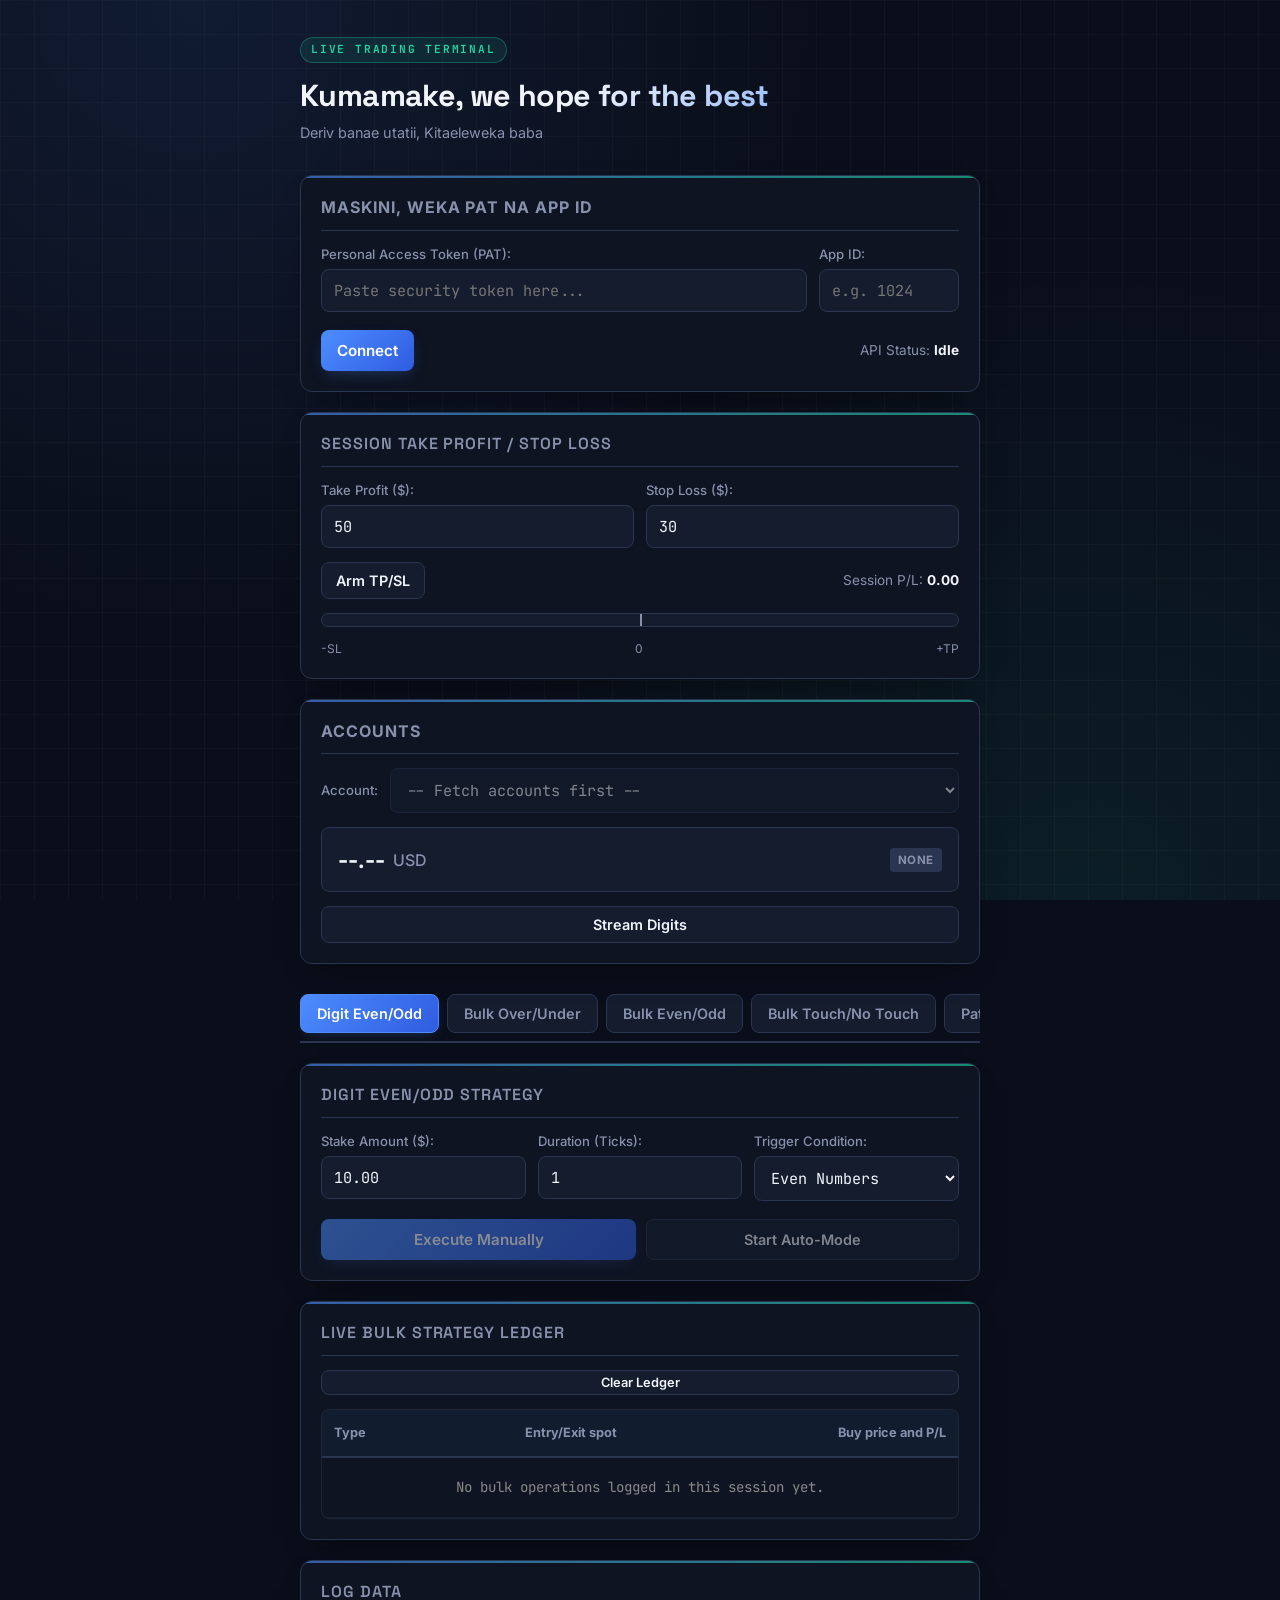
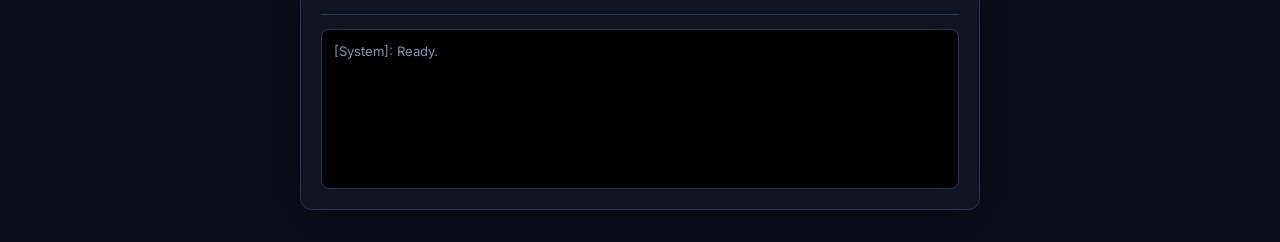
==== index.html @ d5048a19 "deeted folder" ====
<!DOCTYPE html>
<html lang="en">

<head>
    <meta charset="UTF-8">
    <meta name="viewport" content="width=device-width, initial-scale=1.0">
    <title>WE, trade</title>
    <link rel="stylesheet" href="style.css">
</head>

<body>

    <div class="dashboard-container">

        <header>
            <h1>Kumamake, we hope for the best</h1>
            <p>Deriv banae utatii, Kitaeleweka baba</p>
        </header>

        <!-- Credentials Panel -->
        <section class="card">
            <h3><b>MASKINI, WEKA PAT NA APP ID</b></h3>
            <div class="form-row">
                <div class="form-group">
                    <label for="api-token">Personal Access Token (PAT):</label>
                    <input type="password" id="api-token" placeholder="Paste security token here...">
                </div>
                <div class="form-group" style="flex: 0 0 140px;">
                    <label for="app-id">App ID:</label>
                    <input type="text" id="app-id" placeholder="e.g. 1024">
                </div>
            </div>

            <div style="display: flex; justify-content: space-between; align-items: center; margin-top: 4px;">
                <button id="btn-fetch-accounts" class="btn-primary">Connect</button>
                <div style="font-size: 0.85rem; color: var(--text-secondary);">
                    API Status: <strong id="api-status" style="color: var(--text-primary);">Idle</strong>
                </div>
            </div>
        </section>

        <!-- Risk Management: Session Take Profit / Stop Loss -->
        <section class="card" id="risk-management-card">
            <h3>Session Take Profit / Stop Loss</h3>
            <div class="form-row">
                <div class="form-group">
                    <label for="tp-target">Take Profit ($):</label>
                    <input type="number" id="tp-target" value="50" min="0" step="1">
                </div>
                <div class="form-group">
                    <label for="sl-target">Stop Loss ($):</label>
                    <input type="number" id="sl-target" value="30" min="0" step="1">
                </div>
            </div>

            <div style="display: flex; justify-content: space-between; align-items: center;">
                <button id="btn-toggle-tpsl" class="btn-secondary">Arm TP/SL</button>
                <div style="font-size: 0.85rem; color: var(--text-secondary);">
                    Session P/L: <strong id="session-profit-display" style="color: var(--text-primary);">0.00</strong>
                </div>
            </div>

            <div class="tpsl-progress-track">
                <div class="tpsl-progress-zero-marker"></div>
                <div id="tpsl-progress-fill" class="tpsl-progress-fill"></div>
            </div>
            <div style="display: flex; justify-content: space-between; font-size: 0.75rem; color: var(--text-secondary);">
                <span>-SL</span>
                <span>0</span>
                <span>+TP</span>
            </div>
        </section>

        <!-- tufetch accounts -->
        <section class="card">
            <h3><b>ACCOUNTS</b></h3>
            <div class="account-selection">
                <label for="account-dropdown">Account:</label>
                <select id="account-dropdown" disabled>
                    <option value="">-- Fetch accounts first --</option>
                </select>
            </div>

            <div class="balance-container-wrapper">
                <div class="balance-display">
                    <span id="active-balance">--.--</span>
                    <span id="active-currency">USD</span>
                    <div id="account-type-badge" class="badge">None</div>
                </div>

                <button id="btn-reset-balance" class="btn-secondary" style="display: none;">Reset Balance</button>
                <button id="btn-toggle-stream" class="btn-secondary" style="margin-top: 4px;"> Stream Digits
                    </button>

                <!-- deriv symbooo -->
                <div id="market-data-panel" style="display: none; margin-top: 12px; flex-direction: column; gap: 10px;">
                    <div class="form-group">
                        <label for="market-dropdown">Active Symbols:</label>
                        <select id="market-dropdown">
                            <option value="">-- Loading symbols... --</option>
                        </select>
                    </div>
                    <div class="balance-display"
                        style="padding: 12px; font-size: 0.9rem; justify-content: space-between;">
                        <span>Live Feed Tick: <strong id="live-tick-value">--.--</strong></span>
                        <span>Last Digit: <strong id="live-digit-value" class="system-msg"
                                style="font-size: 1.1rem;">-</strong></span>
                    </div>
                </div>
            </div>
        </section>

        <!--Strategy Tabs Navigation -->
        <div class="tabs-navigation">
            <button class="tab-btn active" data-target="tab-even-odd">Digit Even/Odd</button>
            <button class="tab-btn" data-target="tab-bulk-ou">Bulk Over/Under</button>
            <button class="tab-btn" data-target="tab-bulk-eo">Bulk Even/Odd</button>
            <button class="tab-btn" data-target="tab-bulk-tn">Bulk Touch/No Touch</button>
            <button class="tab-btn" data-target="tab-pattern-ou">Pattern Over/Under</button>
        </div>

       <!-- STRATEGY 3:-->
<section class="card tab-content" id="tab-bulk-eo">
    <h3>Bulk Even/Odd Execution</h3>
    <p style="font-size: 0.8rem; color: var(--text-secondary); margin-bottom: 8px;">
        Fires both Even and Odd contracts simultaneously on the exact same tick window.
    </p>
    
    <!-- Clean Input Form Row Grid -->
    <div class="form-row">
        <div class="form-group">
            <label>Stake (Per Trade):</label>
            <input type="number" id="trade-stake-beo" value="5.00" min="0.50" step="0.50">
        </div>
        <div class="form-group">
            <label>Duration (Ticks):</label>
            <input type="number" id="trade-duration-beo" value="1" min="1" max="10">
        </div>
        <div class="form-group">
            <label>Max Trades Run Cap (I mean once it fires):</label>
            <input type="number" id="max-trades-beo" value="10" min="2" max="100" title="Total cumulative trades to run before auto-stopping">
        </div>
    </div>

    <div style="display: flex; gap: 10px; margin-top: 14px;">
        <button id="btn-buy-beo" class="btn-primary" style="background-color: var(--accent-green); flex: 1;">Buy EO Pair Manually</button>
        <button id="btn-toggle-auto-beo" class="btn-secondary" style="flex: 1;">Start Auto Bulk Mode</button>
    </div>
</section>
        <section class="card tab-content active" id="tab-even-odd">
            <h3>Digit Even/Odd Strategy</h3>
            <div class="form-row">
                <div class="form-group">
                    <label>Stake Amount ($):</label>
                    <input type="number" id="trade-stake-eo" value="10.00" min="0.50" step="0.50">
                </div>
                <div class="form-group">
                    <label>Duration (Ticks):</label>
                    <input type="number" id="trade-duration-eo" value="1" min="1" max="10">
                </div>
                <div class="form-group">
                    <label>Trigger Condition:</label>
                    <select id="strategy-mode-eo">
                        <option value="DIGITEVEN">Even Numbers</option>
                        <option value="DIGITODD">Odd Numbers</option>
                    </select>
                </div>
            </div>
            <div style="display: flex; gap: 10px; margin-top: 4px;">
                <button id="btn-buy-eo" class="btn-primary" style="background-color: var(--accent-green); flex: 1;"
                    disabled>Execute Manually</button>
                <button id="btn-toggle-auto-eo" class="btn-secondary" style="flex: 1;" disabled>Start Auto-Mode</button>
            </div>
        </section>
        <!-- STRATEGY 5 -->
        <section class="card tab-content" id="tab-pattern-ou">
            <h3>Pattern Over/Under</h3>
            <p style="font-size: 0.8rem; color: var(--text-secondary); margin-bottom: 8px;">
                Watches the last two ticks. If a 1 and 2 land back-to-back (in either order), it fires an
                Over 2 contract. If a 7 and 8 land back-to-back (in either order), it fires an Under 7 contract.
                One button drives both directions automatically &mdash; no manual side selection needed.
            </p>
            <div class="form-row">
                <div class="form-group">
                    <label>Stake ($):</label>
                    <input type="number" id="trade-stake-pou" value="5.00" min="0.50" step="0.50">
                </div>
                <div class="form-group">
                    <label>Duration (Ticks):</label>
                    <input type="number" id="trade-duration-pou" value="1" min="1" max="10">
                </div>
                <div class="form-group">
                    <label>Max Trades Run Cap:</label>
                    <input type="number" id="max-trades-pou" value="10" min="1" max="100"
                        title="Total cumulative trades to run before auto-stopping">
                </div>
            </div>

            <div class="balance-display" style="padding: 12px; font-size: 0.9rem; justify-content: space-between;">
                <span>Watching digits: <strong id="pattern-digit-history">-- --</strong></span>
                <span>Last Match: <strong id="pattern-last-match" class="system-msg">None</strong></span>
            </div>

            <div style="display: flex; gap: 10px; margin-top: 4px;">
                <button id="btn-toggle-auto-pou" class="btn-secondary" style="flex: 1;" disabled>Start Pattern
                    Auto-Mode</button>
            </div>
        </section>

        <!-- STRATEGY 2: Bulk Over/Under -->
        <section class="card tab-content" id="tab-bulk-ou">
            <h3>Tupige Over/Under Fastaa</h3>
            <p style="font-size: 0.8rem; color: var(--text-secondary); margin-bottom: 8px;">
                Fires two contracts simultaneously on the same tick.
            </p>
            <div class="form-row">
                <div class="form-group">
                    <label>Stake (Per Trade):</label>
                    <input type="number" id="trade-stake-ou" value="5.00" min="0.50" step="0.50">
                </div>
                <div class="form-group">
                    <label>Duration (Ticks):</label>
                    <input type="number" id="trade-duration-ou" value="1" min="1" max="10">
                </div>
                <div class="form-group">
                    <label>Max Trades Run Cap:</label>
                    <input type="number" id="max-trades-ou" value="10" min="2" max="100"
                        title="Total cumulative trades to run before auto-stopping">
                </div>
            </div>
            <div class="form-row" style="margin-top: 10px;">
                <div class="form-group">
                    <label>Prediction OVER (0-8):</label>
                    <input type="number" id="pred-over" value="3" min="0" max="8">
                </div>
                <div class="form-group">
                    <label>Prediction UNDER (1-9):</label>
                    <input type="number" id="pred-under" value="6" min="1" max="9">
                </div>
            </div>
            <div style="display: flex; gap: 10px; margin-top: 14px;">
                <button id="btn-buy-ou" class="btn-primary" style="background-color: var(--accent-green); flex: 1;"
                    disabled>Buy Pair Manually</button>
                <button id="btn-toggle-auto-ou" class="btn-secondary" style="flex: 1;" disabled>Start Auto Bulk
                    Mode</button>
            </div>

            <hr style="border: none; border-top: 1px solid var(--border-color); margin: 16px 0;">

            <h3 style="border: none; padding-bottom: 0;">Bulk Over</h3>
            <p style="font-size: 0.8rem; color: var(--text-secondary); margin-bottom: 8px;">
                Watches the live tick feed. Every time the trigger digit below appears, it instantly buys the
                Over contract (at the barrier you choose) the number of times you set as "Contracts per Trigger."
            </p>
            <div class="form-row">
                <div class="form-group">
                    <label>Stake (Per Contract):</label>
                    <input type="number" id="trade-stake-over2" value="5.00" min="0.50" step="0.50">
                </div>
                <div class="form-group">
                    <label>Duration (Ticks):</label>
                    <input type="number" id="trade-duration-over2" value="1" min="1" max="10">
                </div>
                <div class="form-group">
                    <label>Over Barrier (0-8):</label>
                    <input type="number" id="over-barrier-over2" value="2" min="0" max="8">
                </div>
            </div>
            <div class="form-row" style="margin-top: 10px;">
                <div class="form-group">
                    <label>Trigger Digit (0-9):</label>
                    <input type="number" id="trigger-digit-over2" value="5" min="0" max="9">
                </div>
                <div class="form-group">
                    <label>Contracts per Trigger:</label>
                    <input type="number" id="contracts-per-trigger-over2" value="3" min="1" max="20">
                </div>
                <div class="form-group">
                    <label>Max Triggers (Session Cap):</label>
                    <input type="number" id="max-triggers-over2" value="10" min="1" max="100">
                </div>
            </div>
            <div style="display: flex; justify-content: space-between; align-items: center; margin-top: 14px;">
                <button id="btn-buy-bulk-over2" class="btn-secondary" style="flex: 1;" disabled>Arm Bulk Over</button>
                <div style="font-size: 0.8rem; color: var(--text-secondary); margin-left: 10px; white-space: nowrap;">
                    Triggers: <strong id="over2-run-progress">0 / 0</strong>
                </div>
            </div>
        </section>

        <section class="card">
            <h3>Live Bulk Strategy Ledger</h3>
            <button id="btn-clear-ledger" class="btn-secondary" style="font-size: 0.8rem; padding: 4px 8px;">Clear Ledger</button>
            <div class="table-container">
                <table class="ledger-table">
                    <thead>
                        <tr>
                            <th style="width: 30%;">Type</th>
                            <th style="width: 35%;">Entry/Exit spot</th>
                            <th style="width: 35%; text-align: right;">Buy price and P/L</th>
                        </tr>
                    </thead>
                    <tbody id="ledger-body">
    <tr id="ledger-empty-row">
        <td colspan="3" style="text-align: center; color: #888; padding: 20px;">
            No bulk operations logged in this session yet.
        </td>
    </tr>
</tbody>
                </table>
            </div>
        </section>

        <!-- ogs -->
        <section class="card">
            <h3>Log Data</h3>
            <div id="log-console" class="console-log">
                <p class="system-msg">[System]: Ready.</p>
            </div>
        </section>

    </div>

    <script src="app.js"></script>
</body>

</html>
---- style.css ----
@import url('https://fonts.googleapis.com/css2?family=Space+Grotesk:wght@500;600;700&family=Inter:wght@400;500;600;700&family=JetBrains+Mono:wght@400;500;600;700&display=swap');

:root {
    --bg-base: #0a0e1a;
    --bg-surface: #151c2e;
    --bg-card: #0e1422;
    --border-color: #2a3550;
    --text-primary: #f1f4fb;
    --text-secondary: #8891ac;
    --accent-green: #1fd8a4;
    --accent-red: #f2455f;
    --accent-blue: #4d8dff;
    --btn-hover: #2f5ce0;

    --accent-glow: rgba(77, 141, 255, 0.35);
    --green-glow: rgba(31, 216, 164, 0.35);
    --red-glow: rgba(242, 69, 95, 0.35);

    --font-display: 'Space Grotesk', 'Inter', Arial, sans-serif;
    --font-body: 'Inter', Arial, sans-serif;
    --font-mono: 'JetBrains Mono', 'Courier New', Courier, monospace;
}

* {
    box-sizing: border-box;
    margin: 0;
    padding: 0;
    font-family: var(--font-body);
}

*:focus-visible {
    outline: 2px solid var(--accent-blue);
    outline-offset: 2px;
    border-radius: 4px;
}

html {
    scroll-behavior: smooth;
}

body {
    background-color: var(--bg-base);
    background-image:
        radial-gradient(circle at 15% 0%, rgba(77, 141, 255, 0.10), transparent 45%),
        radial-gradient(circle at 85% 100%, rgba(31, 216, 164, 0.08), transparent 45%),
        linear-gradient(rgba(255, 255, 255, 0.025) 1px, transparent 1px),
        linear-gradient(90deg, rgba(255, 255, 255, 0.025) 1px, transparent 1px);
    background-size: auto, auto, 34px 34px, 34px 34px;
    background-attachment: fixed;
    color: var(--text-primary);
    padding: 32px 24px;
    display: flex;
    justify-content: center;
    min-height: 100vh;
    line-height: 1.4;
}

.dashboard-container {
    width: 100%;
    max-width: 680px;
    display: flex;
    flex-direction: column;
    gap: 20px;
}

/* ================= HEADER ================= */

header {
    position: relative;
    padding: 4px 0 12px;
    animation: fade-slide-in 0.5s ease both;
}

header::before {
    content: "LIVE TRADING TERMINAL";
    display: inline-block;
    font-family: var(--font-mono);
    font-size: 0.7rem;
    font-weight: 600;
    letter-spacing: 0.16em;
    color: var(--accent-green);
    background: rgba(31, 216, 164, 0.1);
    border: 1px solid rgba(31, 216, 164, 0.3);
    padding: 4px 10px;
    border-radius: 20px;
    margin-bottom: 12px;
}

header h1 {
    font-family: var(--font-display);
    font-size: clamp(1.4rem, 4vw, 1.9rem);
    font-weight: 700;
    letter-spacing: -0.02em;
    margin-bottom: 6px;
    background: linear-gradient(120deg, var(--text-primary) 40%, var(--accent-blue));
    -webkit-background-clip: text;
    background-clip: text;
    -webkit-text-fill-color: transparent;
}

header p {
    color: var(--text-secondary);
    font-size: 0.9rem;
}

/* ================= CARDS ================= */

.card {
    background-color: var(--bg-card);
    border: 1px solid var(--border-color);
    border-radius: 12px;
    padding: 20px;
    display: flex;
    flex-direction: column;
    gap: 14px;
    position: relative;
    overflow: hidden;
    box-shadow: 0 1px 0 rgba(255, 255, 255, 0.03) inset, 0 12px 30px -18px rgba(0, 0, 0, 0.7);
    transition: border-color 0.25s ease, box-shadow 0.25s ease, transform 0.25s ease;
    animation: fade-slide-in 0.5s ease both;
}

.card::before {
    content: "";
    position: absolute;
    top: 0;
    left: 0;
    right: 0;
    height: 2px;
    background: linear-gradient(90deg, var(--accent-blue), var(--accent-green));
    opacity: 0.6;
}

.card:hover {
    border-color: rgba(77, 141, 255, 0.4);
    box-shadow: 0 1px 0 rgba(255, 255, 255, 0.03) inset, 0 16px 36px -16px rgba(0, 0, 0, 0.8), 0 0 0 1px var(--accent-glow);
}

.card h3 {
    font-family: var(--font-display);
    font-size: 1rem;
    font-weight: 600;
    color: var(--text-secondary);
    text-transform: uppercase;
    letter-spacing: 0.06em;
    border-bottom: 1px solid var(--border-color);
    padding-bottom: 10px;
}

/* ================= FORMS ================= */

.form-row {
    display: flex;
    gap: 12px;
    flex-wrap: wrap;
}

.form-group {
    display: flex;
    flex-direction: column;
    gap: 6px;
    flex: 1;
    min-width: 140px;
}

label {
    font-size: 0.82rem;
    color: var(--text-secondary);
    font-weight: 500;
}

input, select {
    background-color: var(--bg-surface);
    border: 1px solid var(--border-color);
    border-radius: 8px;
    color: var(--text-primary);
    padding: 10px 12px;
    font-size: 0.95rem;
    font-family: var(--font-mono);
    outline: none;
    width: 100%;
    transition: border-color 0.15s ease, box-shadow 0.15s ease;
}

input:hover:not(:disabled), select:hover:not(:disabled) {
    border-color: #3d4a6b;
}

input:focus, select:focus {
    border-color: var(--accent-blue);
    box-shadow: 0 0 0 3px var(--accent-glow);
}

/* ================= BUTTONS ================= */

.btn-primary {
    background: linear-gradient(135deg, var(--accent-blue), #2f5ce0);
    color: #fff;
    border: none;
    border-radius: 8px;
    padding: 11px 16px;
    font-size: 0.95rem;
    font-weight: 600;
    font-family: var(--font-body);
    cursor: pointer;
    transition: filter 0.15s ease, transform 0.1s ease, box-shadow 0.15s ease;
    box-shadow: 0 6px 16px -6px var(--accent-glow);
}

.btn-primary:hover:not(:disabled) {
    filter: brightness(1.1);
    box-shadow: 0 8px 20px -6px var(--accent-glow);
}

.btn-primary:active:not(:disabled) {
    transform: translateY(1px) scale(0.99);
}

.btn-secondary {
    background-color: var(--bg-surface);
    color: var(--text-primary);
    border: 1px solid var(--border-color);
    border-radius: 8px;
    padding: 9px 14px;
    font-size: 0.9rem;
    font-weight: 600;
    font-family: var(--font-body);
    cursor: pointer;
    transition: all 0.15s ease;
}

.btn-secondary:hover:not(:disabled) {
    background-color: #1c2540;
    border-color: var(--text-secondary);
    transform: translateY(-1px);
}

.btn-secondary:active:not(:disabled) {
    transform: translateY(0);
}

/* Color toggle state indicators for running data stream states */
.stream-active {
    background-color: var(--accent-red) !important;
    border-color: var(--accent-red) !important;
    color: #fff !important;
    animation: pulse-glow-red 1.6s ease-in-out infinite;
}

.account-selection {
    display: flex;
    align-items: center;
    gap: 12px;
    flex-wrap: wrap;
}

.account-selection label {
    white-space: nowrap;
}

.account-selection select {
    flex: 1;
    min-width: 160px;
}

.balance-container-wrapper {
    display: flex;
    flex-direction: column;
    gap: 10px;
}

.balance-display {
    background-color: var(--bg-surface);
    border: 1px solid var(--border-color);
    border-radius: 8px;
    padding: 16px;
    display: flex;
    align-items: center;
    gap: 8px;
    flex-wrap: wrap;
    font-family: var(--font-mono);
    font-size: 1.4rem;
    font-weight: 700;
    position: relative;
}

#active-currency {
    color: var(--text-secondary);
    font-size: 1rem;
    font-weight: 500;
}

.badge {
    position: absolute;
    right: 16px;
    font-size: 0.72rem;
    text-transform: uppercase;
    padding: 4px 8px;
    border-radius: 4px;
    font-weight: 700;
    letter-spacing: 0.05em;
    background-color: var(--border-color);
    color: var(--text-secondary);
    font-family: var(--font-body);
}

.badge.demo {
    background-color: rgba(77, 141, 255, 0.18);
    color: var(--accent-blue);
}

.badge.real {
    background-color: rgba(31, 216, 164, 0.18);
    color: var(--accent-green);
}

.console-log {
    background-color: #000;
    border: 1px solid var(--border-color);
    border-radius: 8px;
    padding: 12px;
    font-family: var(--font-mono);
    font-size: 0.82rem;
    height: 160px;
    overflow-y: auto;
    display: flex;
    flex-direction: column;
    gap: 4px;
}

.console-log p {
    line-height: 1.4;
    word-break: break-all;
}

.system-msg { color: var(--text-secondary); }
.success-msg { color: var(--accent-green); }
.error-msg { color: var(--accent-red); }

button:disabled, select:disabled, input:disabled {
    opacity: 0.5;
    cursor: not-allowed;
}

/* ================= TAB NAVIGATION ================= */

.tabs-navigation {
    display: flex;
    gap: 8px;
    margin-top: 10px;
    border-bottom: 2px solid var(--border-color);
    padding-bottom: 8px;
    overflow-x: auto;
    scrollbar-width: thin;
}

.tabs-navigation::-webkit-scrollbar {
    height: 4px;
}
.tabs-navigation::-webkit-scrollbar-thumb {
    background: rgba(148, 163, 184, 0.3);
    border-radius: 4px;
}

.tab-btn {
    background-color: var(--bg-surface);
    color: var(--text-secondary);
    border: 1px solid var(--border-color);
    padding: 10px 16px;
    border-radius: 8px;
    font-size: 0.9rem;
    font-weight: 600;
    font-family: var(--font-body);
    cursor: pointer;
    transition: all 0.2s ease;
    flex: 1 0 auto;
    white-space: nowrap;
}

.tab-btn:hover {
    background-color: var(--border-color);
    color: var(--text-primary);
}

.tab-btn.active {
    background: linear-gradient(135deg, var(--accent-blue), #2f5ce0);
    color: #fff;
    border-color: var(--accent-blue);
    box-shadow: 0 4px 14px -6px var(--accent-glow);
}

.tab-content {
    display: none; /* Hide all by default */
}

.tab-content.active {
    display: flex; /* Show active only */
    animation: fade-slide-in 0.35s ease both;
}

/* ================= LEDGER TABLE ================= */

.table-container {
    max-height: 400px;
    overflow-y: auto;
    overflow-x: auto;
    position: relative;
    border-radius: 8px;
    border: 1px solid rgba(51, 65, 85, 0.4);
}

.ledger-table {
    width: 100%;
    min-width: 420px;
    border-collapse: collapse;
    text-align: left;
    table-layout: fixed;
}

.ledger-table thead th {
    position: sticky;
    top: 0;
    z-index: 5;
    background-color: #111c2e;
    color: var(--text-secondary);
    font-weight: 700;
    font-size: 0.8rem;
    font-family: var(--font-body);
    padding: 14px 12px;
    border-bottom: 2px solid var(--border-color);
    box-shadow: 0 1px 0 rgba(51, 65, 85, 0.4);
}

.ledger-table td {
    padding: 12px;
    border-bottom: 1px solid rgba(51, 65, 85, 0.3);
    vertical-align: middle;
    font-size: 0.88rem;
    font-family: var(--font-mono);
    background-color: transparent;
    word-break: break-all;
}

.ledger-table tbody tr:nth-child(even) {
    background-color: rgba(255, 255, 255, 0.02);
}

.ledger-table tbody tr {
    transition: background-color 0.15s ease;
}

.ledger-table tbody tr:hover {
    background-color: rgba(255, 255, 255, 0.045);
}

.table-container::-webkit-scrollbar {
    width: 6px;
    height: 6px;
}
.table-container::-webkit-scrollbar-track {
    background: transparent;
}
.table-container::-webkit-scrollbar-thumb {
    background: rgba(100, 116, 139, 0.4);
    border-radius: 4px;
}
.table-container::-webkit-scrollbar-thumb:hover {
    background: rgba(100, 116, 139, 0.7);
}

/* Row Context Styles (final cascade preserved: wins render in primary text color, losses in red) */
.text-win { color: var(--text-primary) !important; font-weight: 700; }
.text-loss { color: var(--accent-red) !important; font-weight: 700; }

.badge-status {
    font-size: 0.68rem;
    padding: 2px 6px;
    border-radius: 4px;
    font-weight: 700;
    font-family: var(--font-body);
    background-color: var(--border-color);
    color: var(--text-secondary);
}

.badge-status.open {
    background-color: rgba(77, 141, 255, 0.18);
    color: var(--accent-blue);
}

.type-cell-wrapper {
    display: flex;
    align-items: center;
    gap: 12px;
    flex-wrap: wrap;
}

.market-mini-badge {
    color: var(--accent-blue);
    font-weight: 800;
    font-size: 0.72rem;
    border: 1px solid rgba(77, 141, 255, 0.4);
    padding: 2px 4px;
    border-radius: 4px;
    font-family: var(--font-mono);
}

.spot-row {
    display: flex;
    align-items: center;
    gap: 8px;
    line-height: 1.6;
}

.dot {
    width: 8px;
    height: 8px;
    border-radius: 50%;
    display: inline-block;
    flex-shrink: 0;
}
.dot.entry-dot {
    border: 2px solid var(--accent-red);
}
.dot.exit-dot {
    border: 2px solid var(--text-secondary);
}

.price-col {
    text-align: right;
    display: flex;
    flex-direction: column;
    justify-content: center;
    line-height: 1.6;
}

/* ================= TP / SL PROGRESS BAR ================= */

.tpsl-progress-track {
    position: relative;
    width: 100%;
    height: 14px;
    background-color: var(--bg-surface);
    border: 1px solid var(--border-color);
    border-radius: 7px;
    overflow: hidden;
}

.tpsl-progress-fill {
    position: absolute;
    top: 0;
    height: 100%;
    width: 0%;
    left: 50%;
    background-color: var(--accent-green);
    box-shadow: 0 0 10px var(--green-glow);
    transition: width 0.3s ease, left 0.3s ease, background-color 0.3s ease;
}

.tpsl-progress-zero-marker {
    position: absolute;
    top: 0;
    left: 50%;
    width: 2px;
    height: 100%;
    background-color: var(--text-secondary);
    z-index: 2;
}

#btn-toggle-tpsl.stream-active {
    background-color: var(--accent-blue) !important;
    border-color: var(--accent-blue) !important;
    color: #fff !important;
    animation: pulse-glow-blue 1.6s ease-in-out infinite;
}

/* ================= TP/SL RESULT MODAL ================= */

.modal-overlay {
    position: fixed;
    inset: 0;
    background-color: rgba(5, 8, 16, 0.75);
    backdrop-filter: blur(3px);
    display: flex;
    align-items: center;
    justify-content: center;
    z-index: 100;
    padding: 20px;
}

.modal-box {
    background-color: var(--bg-card);
    border: 1px solid var(--border-color);
    border-radius: 14px;
    padding: 32px 28px;
    max-width: 360px;
    width: 100%;
    text-align: center;
    display: flex;
    flex-direction: column;
    align-items: center;
    gap: 10px;
    box-shadow: 0 20px 60px rgba(0, 0, 0, 0.6);
    animation: modal-pop 0.2s ease;
}

@keyframes modal-pop {
    from { transform: scale(0.9); opacity: 0; }
    to { transform: scale(1); opacity: 1; }
}

.modal-icon {
    font-size: 2.6rem;
    line-height: 1;
}

.modal-box h2 {
    font-family: var(--font-display);
    font-size: 1.25rem;
    margin: 0;
}

.modal-box p {
    color: var(--text-secondary);
    font-size: 0.9rem;
    margin: 0;
}

.modal-amount {
    font-family: var(--font-mono);
    font-size: 1.8rem;
    font-weight: 800;
    margin: 6px 0;
}

.modal-amount.win { color: var(--accent-green); }
.modal-amount.loss { color: var(--accent-red); }

/* ================= ANIMATIONS ================= */

@keyframes fade-slide-in {
    from { opacity: 0; transform: translateY(6px); }
    to { opacity: 1; transform: translateY(0); }
}

@keyframes pulse-glow-red {
    0%, 100% { box-shadow: 0 0 0 0 var(--red-glow); }
    50% { box-shadow: 0 0 0 6px transparent; }
}

@keyframes pulse-glow-blue {
    0%, 100% { box-shadow: 0 0 0 0 var(--accent-glow); }
    50% { box-shadow: 0 0 0 6px transparent; }
}

@media (prefers-reduced-motion: reduce) {
    *, *::before, *::after {
        animation-duration: 0.001ms !important;
        animation-iteration-count: 1 !important;
        transition-duration: 0.001ms !important;
        scroll-behavior: auto !important;
    }
}

/* ================= RESPONSIVE ================= */

@media (max-width: 768px) {
    .dashboard-container {
        max-width: 100%;
    }
}

@media (max-width: 600px) {
    body {
        padding: 16px 12px;
        background-size: auto, auto, 26px 26px, 26px 26px;
    }

    .dashboard-container {
        gap: 16px;
    }

    .card {
        padding: 16px;
        border-radius: 10px;
    }

    header::before {
        font-size: 0.62rem;
        padding: 3px 8px;
    }

    .form-row {
        flex-direction: column;
        gap: 10px;
    }

    .form-group {
        min-width: 0;
    }

    .tab-btn {
        flex: 0 0 auto;
        padding: 9px 14px;
        font-size: 0.85rem;
    }

    .balance-display {
        font-size: 1.15rem;
        padding: 14px;
    }

    .badge {
        position: static;
        margin-left: auto;
    }

    .modal-box {
        padding: 26px 20px;
    }

    /* Safety net: override inline ad-hoc flex rows (button/status pairs) so they
       stack cleanly instead of squeezing on narrow screens. */
    .card > div[style*="justify-content: space-between"][style*="align-items: center"] {
        flex-direction: column !important;
        align-items: stretch !important;
        gap: 10px !important;
    }

    .card > div[style*="justify-content: space-between"][style*="align-items: center"] > button {
        width: 100%;
    }
}

@media (max-width: 420px) {
    header h1 {
        font-size: 1.3rem;
    }

    .card h3 {
        font-size: 0.92rem;
    }

    .console-log {
        height: 130px;
    }

    /* Stack manual/auto button pairs so labels never get clipped */
    .card > div[style*="gap: 10px"] {
        flex-direction: column !important;
    }

    .card > div[style*="gap: 10px"] > button {
        width: 100%;
    }
}
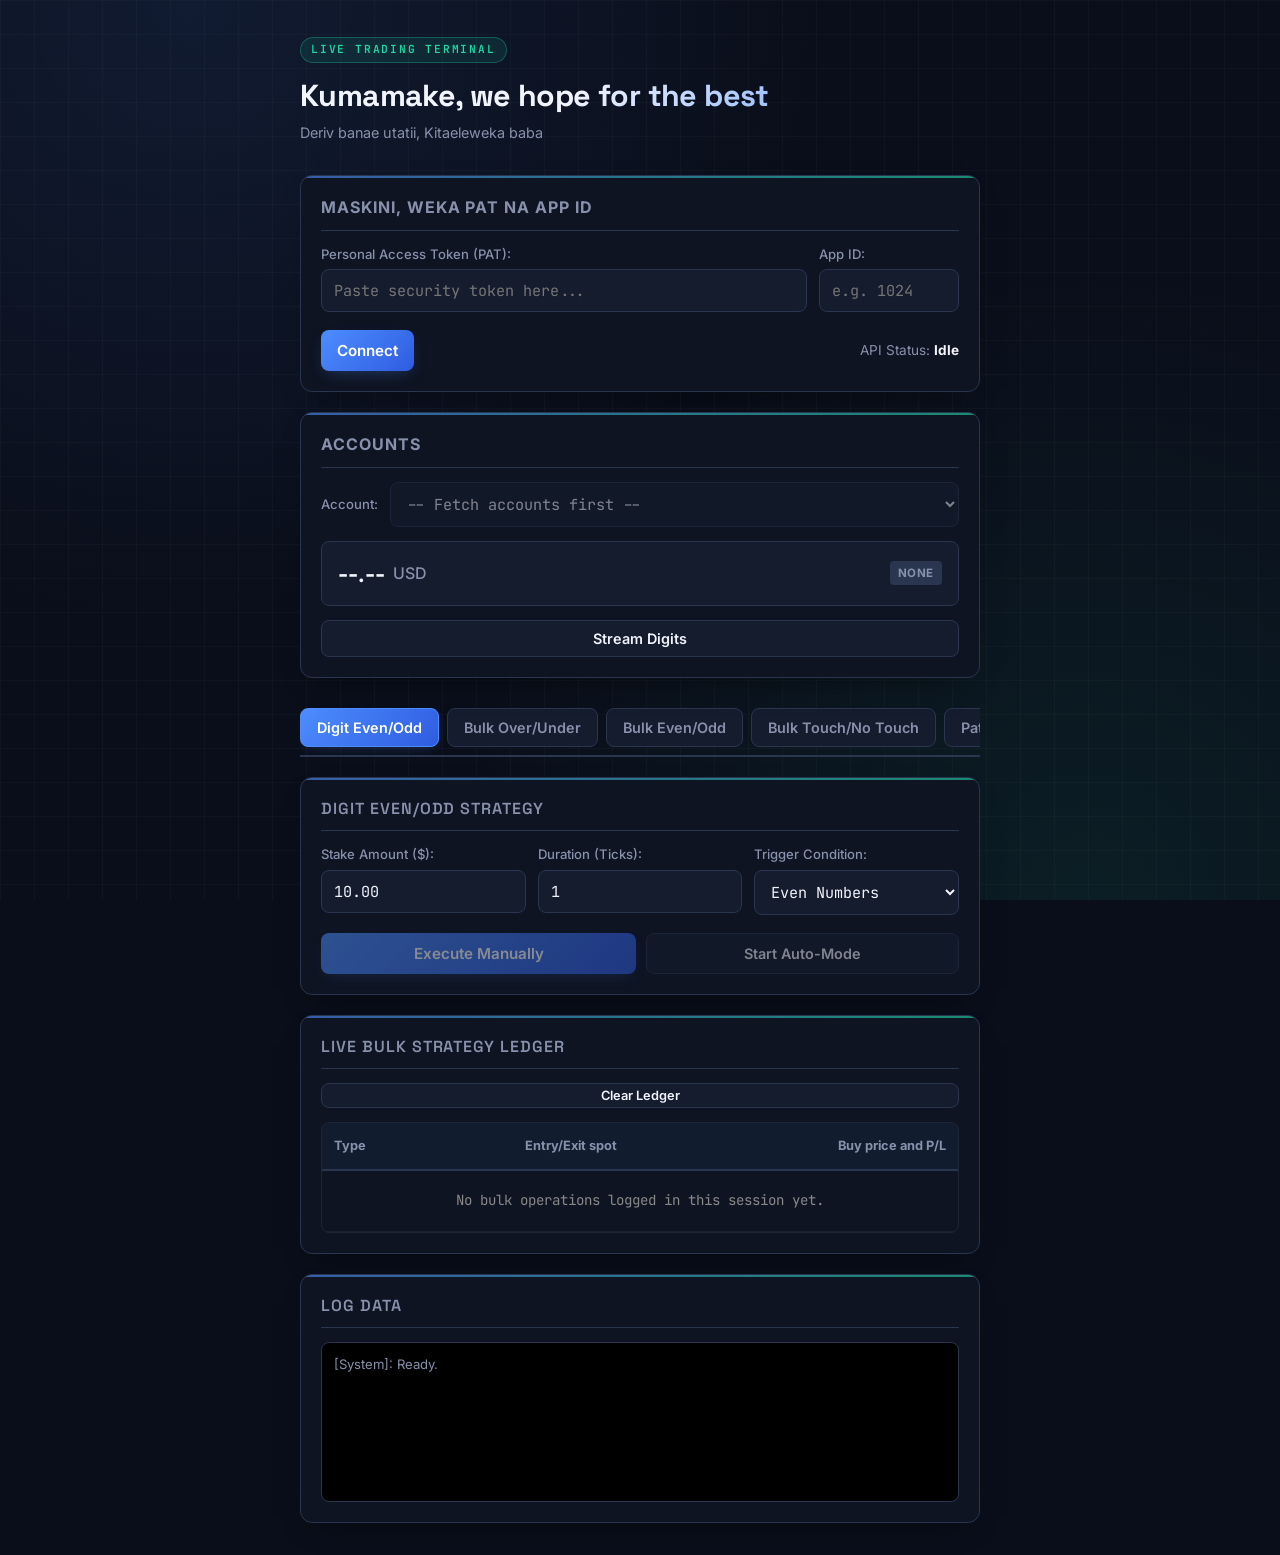
==== commit 30f8f098: "deleted take profit module" ====
--- a/index.html
+++ b/index.html
@@ -38,39 +38,7 @@
                 </div>
             </div>
         </section>
-
-        <!-- Risk Management: Session Take Profit / Stop Loss -->
-        <section class="card" id="risk-management-card">
-            <h3>Session Take Profit / Stop Loss</h3>
-            <div class="form-row">
-                <div class="form-group">
-                    <label for="tp-target">Take Profit ($):</label>
-                    <input type="number" id="tp-target" value="50" min="0" step="1">
-                </div>
-                <div class="form-group">
-                    <label for="sl-target">Stop Loss ($):</label>
-                    <input type="number" id="sl-target" value="30" min="0" step="1">
-                </div>
-            </div>
-
-            <div style="display: flex; justify-content: space-between; align-items: center;">
-                <button id="btn-toggle-tpsl" class="btn-secondary">Arm TP/SL</button>
-                <div style="font-size: 0.85rem; color: var(--text-secondary);">
-                    Session P/L: <strong id="session-profit-display" style="color: var(--text-primary);">0.00</strong>
-                </div>
-            </div>
-
-            <div class="tpsl-progress-track">
-                <div class="tpsl-progress-zero-marker"></div>
-                <div id="tpsl-progress-fill" class="tpsl-progress-fill"></div>
-            </div>
-            <div style="display: flex; justify-content: space-between; font-size: 0.75rem; color: var(--text-secondary);">
-                <span>-SL</span>
-                <span>0</span>
-                <span>+TP</span>
-            </div>
-        </section>
-
+        
         <!-- tufetch accounts -->
         <section class="card">
             <h3><b>ACCOUNTS</b></h3>
@@ -324,4 +292,4 @@
     <script src="app.js"></script>
 </body>
 
-</html>+</html>
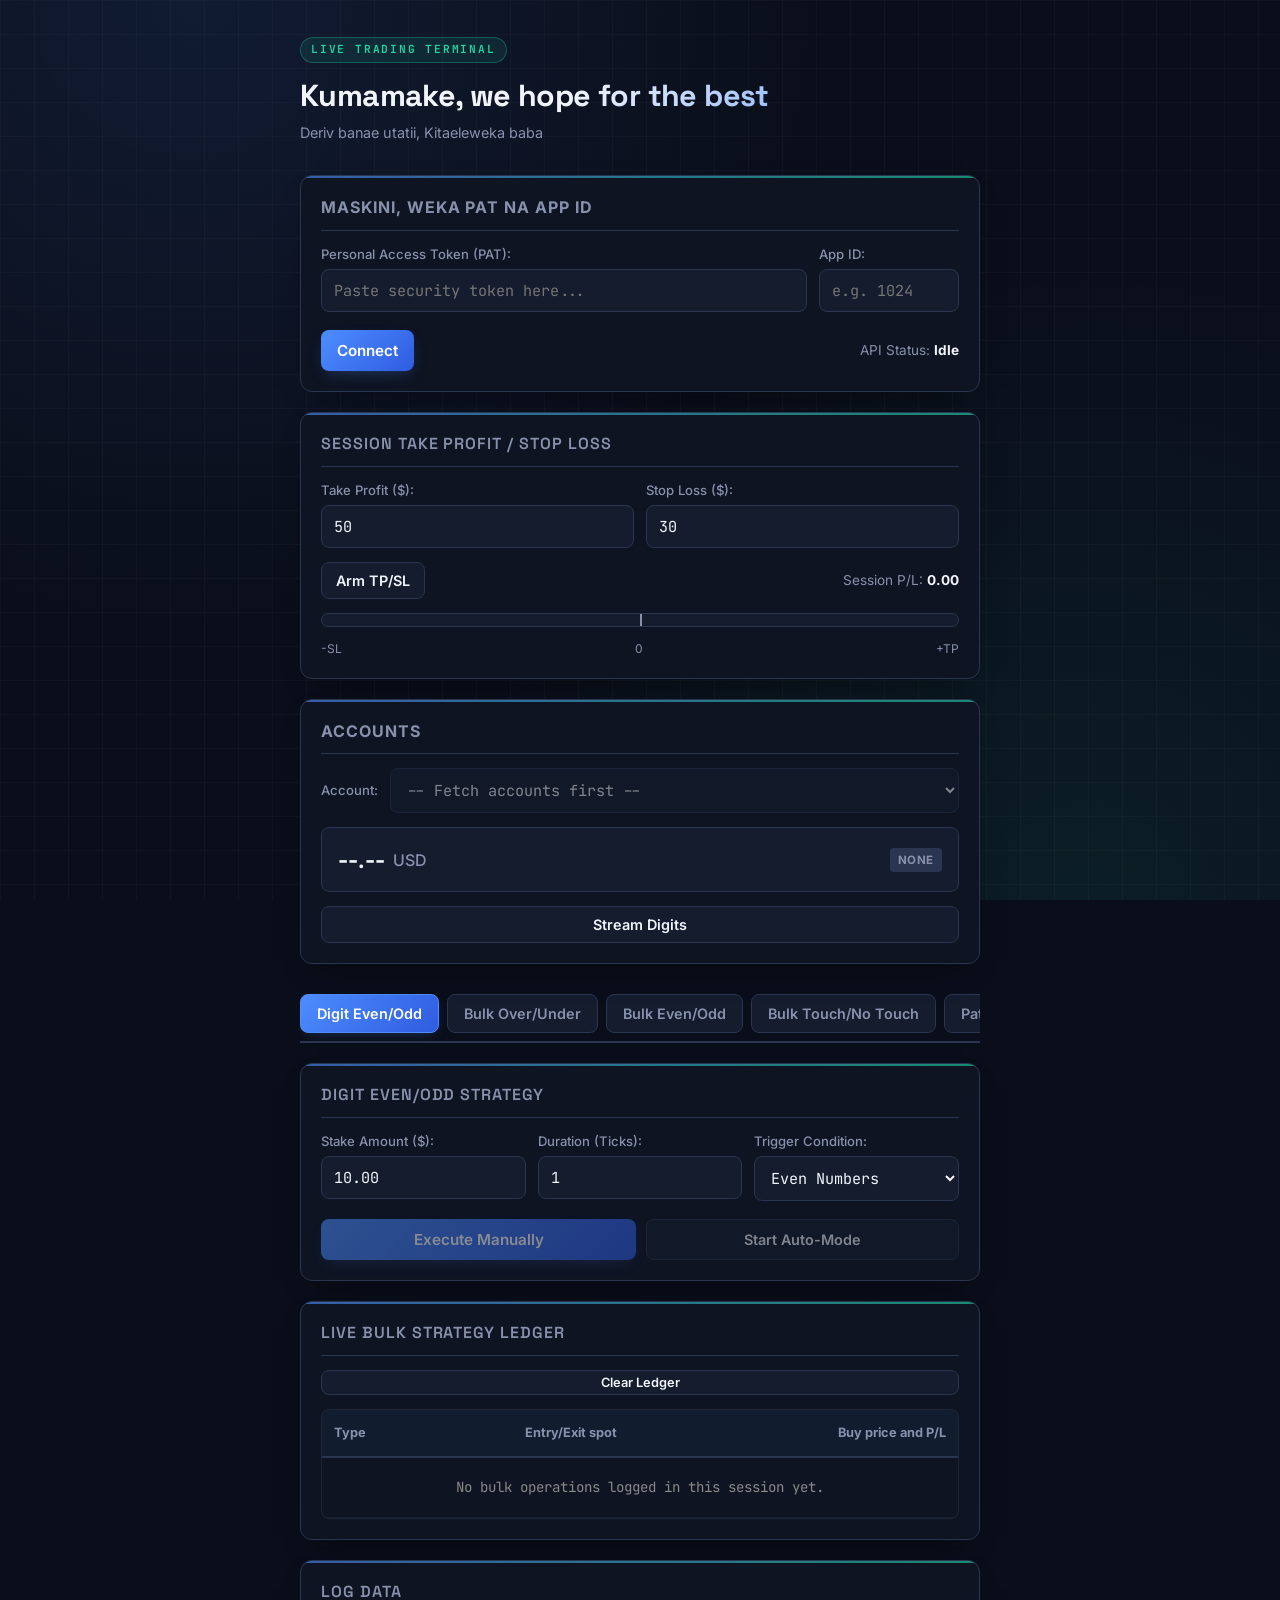
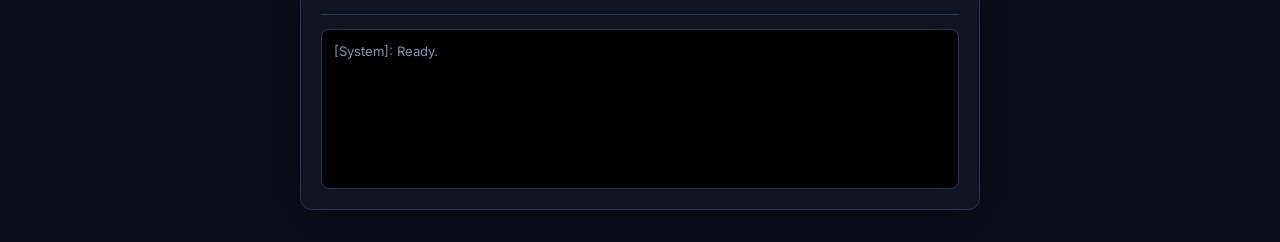
==== commit 8a927fd9: "Update index.html" ====
--- a/index.html
+++ b/index.html
@@ -38,7 +38,37 @@
                 </div>
             </div>
         </section>
-        
+         <!-- Risk Management: Session Take Profit / Stop Loss -->
+        <section class="card" id="risk-management-card">
+            <h3>Session Take Profit / Stop Loss</h3>
+            <div class="form-row">
+                <div class="form-group">
+                    <label for="tp-target">Take Profit ($):</label>
+                    <input type="number" id="tp-target" value="50" min="0" step="1">
+                </div>
+                <div class="form-group">
+                    <label for="sl-target">Stop Loss ($):</label>
+                    <input type="number" id="sl-target" value="30" min="0" step="1">
+                </div>
+            </div>
+
+            <div style="display: flex; justify-content: space-between; align-items: center;">
+                <button id="btn-toggle-tpsl" class="btn-secondary">Arm TP/SL</button>
+                <div style="font-size: 0.85rem; color: var(--text-secondary);">
+                    Session P/L: <strong id="session-profit-display" style="color: var(--text-primary);">0.00</strong>
+                </div>
+            </div>
+
+            <div class="tpsl-progress-track">
+                <div class="tpsl-progress-zero-marker"></div>
+                <div id="tpsl-progress-fill" class="tpsl-progress-fill"></div>
+            </div>
+            <div style="display: flex; justify-content: space-between; font-size: 0.75rem; color: var(--text-secondary);">
+                <span>-SL</span>
+                <span>0</span>
+                <span>+TP</span>
+            </div>
+        </section>
         <!-- tufetch accounts -->
         <section class="card">
             <h3><b>ACCOUNTS</b></h3>
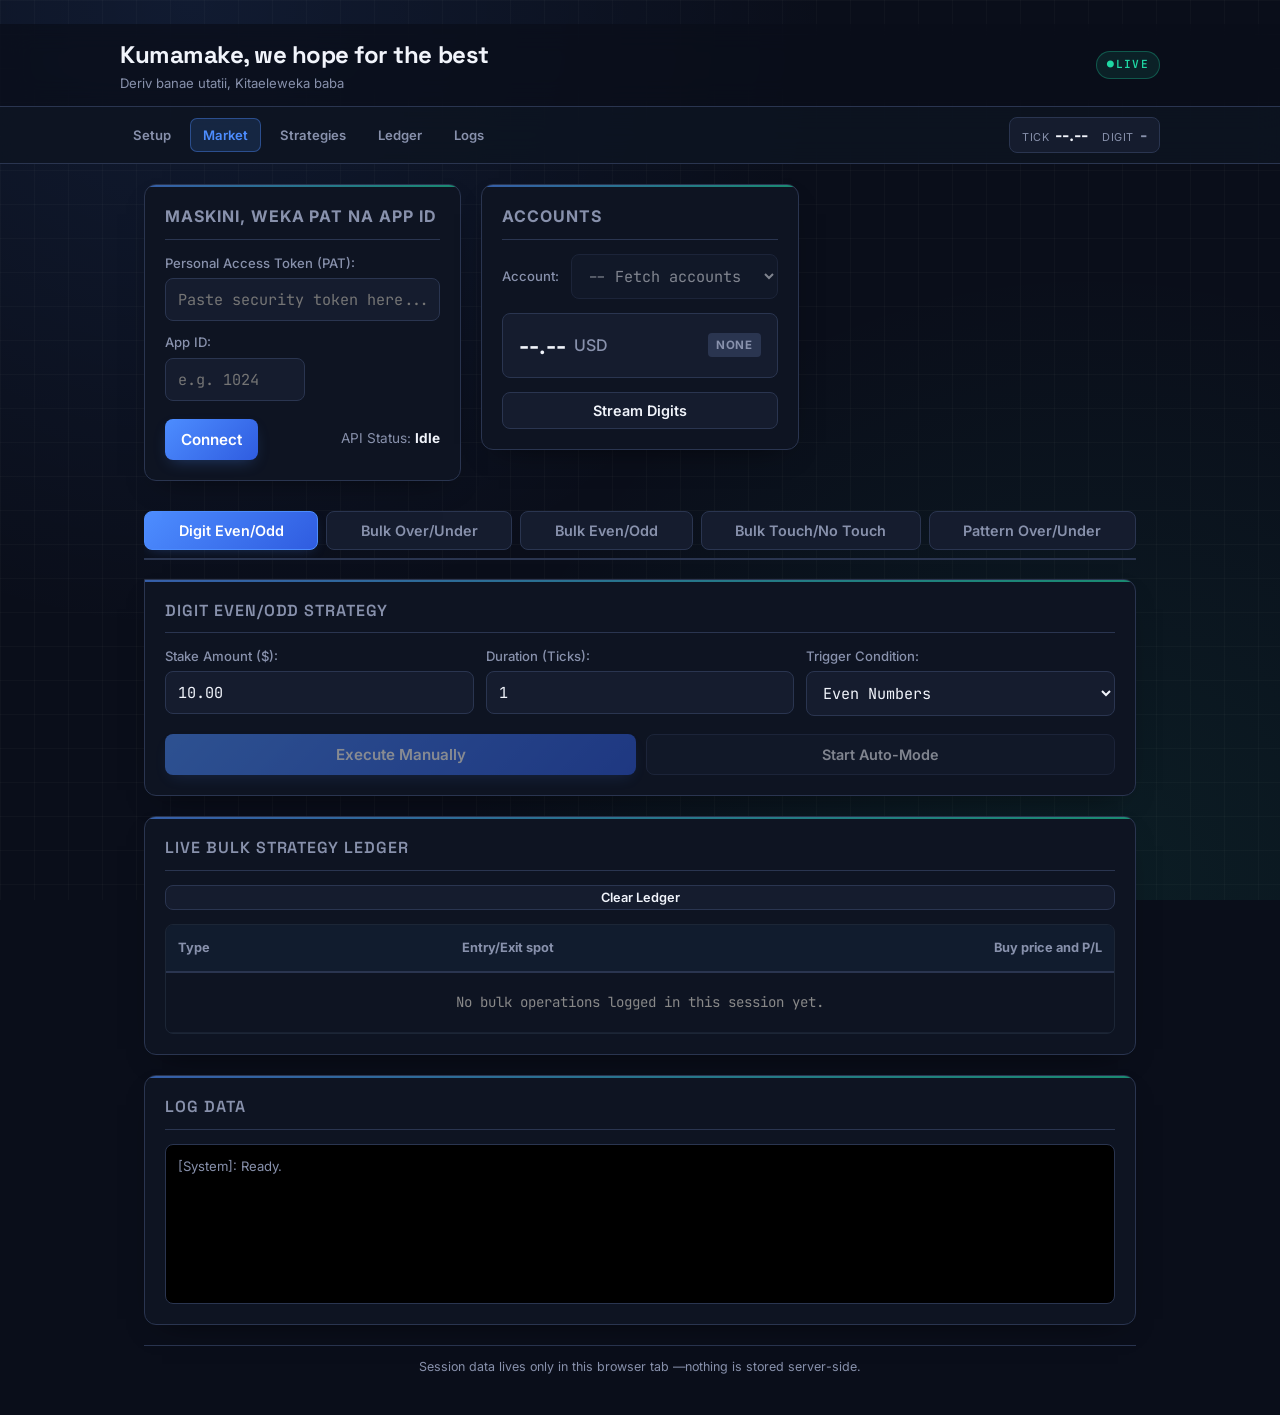
==== commit 9ea5c292: "refined digit trigger on arms bulk" ====
--- a/index.html
+++ b/index.html
@@ -12,13 +12,39 @@
 
     <div class="dashboard-container">
 
-        <header>
-            <h1>Kumamake, we hope for the best</h1>
-            <p>Deriv banae utatii, Kitaeleweka baba</p>
-        </header>
+        <div class="app-topbar">
+            <header>
+                <h1>Kumamake, we hope for the best</h1>
+                <p>Deriv banae utatii, Kitaeleweka baba</p>
+            </header>
+
+            <!-- Quick Navigation + Persistent Live Ticker.
+                 Sticky (as one unit with the header) so jump-links AND the
+                 current tick/digit are always visible, no matter how far
+                 down the strategy tabs the user has scrolled. -->
+            <nav class="quick-nav">
+                <div class="quick-nav-links">
+                    <a href="#section-setup" class="quick-nav-link">Setup</a>
+                    <a href="#section-market" class="quick-nav-link">Market</a>
+                    <a href="#section-strategies" class="quick-nav-link">Strategies</a>
+                    <a href="#section-ledger" class="quick-nav-link">Ledger</a>
+                    <a href="#section-logs" class="quick-nav-link">Logs</a>
+                </div>
+                <div class="quick-nav-ticker">
+                    <span class="ticker-pair">
+                        <span class="ticker-label">Tick</span>
+                        <strong id="live-tick-value">--.--</strong>
+                    </span>
+                    <span class="ticker-pair">
+                        <span class="ticker-label">Digit</span>
+                        <strong id="live-digit-value" class="system-msg">-</strong>
+                    </span>
+                </div>
+            </nav>
+        </div>
 
         <!-- Credentials Panel -->
-        <section class="card">
+        <section class="card" id="section-setup">
             <h3><b>MASKINI, WEKA PAT NA APP ID</b></h3>
             <div class="form-row">
                 <div class="form-group">
@@ -38,39 +64,8 @@
                 </div>
             </div>
         </section>
-         <!-- Risk Management: Session Take Profit / Stop Loss -->
-        <section class="card" id="risk-management-card">
-            <h3>Session Take Profit / Stop Loss</h3>
-            <div class="form-row">
-                <div class="form-group">
-                    <label for="tp-target">Take Profit ($):</label>
-                    <input type="number" id="tp-target" value="50" min="0" step="1">
-                </div>
-                <div class="form-group">
-                    <label for="sl-target">Stop Loss ($):</label>
-                    <input type="number" id="sl-target" value="30" min="0" step="1">
-                </div>
-            </div>
-
-            <div style="display: flex; justify-content: space-between; align-items: center;">
-                <button id="btn-toggle-tpsl" class="btn-secondary">Arm TP/SL</button>
-                <div style="font-size: 0.85rem; color: var(--text-secondary);">
-                    Session P/L: <strong id="session-profit-display" style="color: var(--text-primary);">0.00</strong>
-                </div>
-            </div>
-
-            <div class="tpsl-progress-track">
-                <div class="tpsl-progress-zero-marker"></div>
-                <div id="tpsl-progress-fill" class="tpsl-progress-fill"></div>
-            </div>
-            <div style="display: flex; justify-content: space-between; font-size: 0.75rem; color: var(--text-secondary);">
-                <span>-SL</span>
-                <span>0</span>
-                <span>+TP</span>
-            </div>
-        </section>
         <!-- tufetch accounts -->
-        <section class="card">
+        <section class="card" id="section-market">
             <h3><b>ACCOUNTS</b></h3>
             <div class="account-selection">
                 <label for="account-dropdown">Account:</label>
@@ -98,23 +93,28 @@
                             <option value="">-- Loading symbols... --</option>
                         </select>
                     </div>
-                    <div class="balance-display"
-                        style="padding: 12px; font-size: 0.9rem; justify-content: space-between;">
-                        <span>Live Feed Tick: <strong id="live-tick-value">--.--</strong></span>
-                        <span>Last Digit: <strong id="live-digit-value" class="system-msg"
-                                style="font-size: 1.1rem;">-</strong></span>
-                    </div>
+                    <p style="font-size: 0.78rem; color: var(--text-secondary);">
+                        Live tick &amp; last digit are pinned in the top bar &mdash; visible on every tab.
+                    </p>
                 </div>
             </div>
         </section>
 
         <!--Strategy Tabs Navigation -->
-        <div class="tabs-navigation">
+        <div class="tabs-navigation" id="section-strategies">
             <button class="tab-btn active" data-target="tab-even-odd">Digit Even/Odd</button>
             <button class="tab-btn" data-target="tab-bulk-ou">Bulk Over/Under</button>
             <button class="tab-btn" data-target="tab-bulk-eo">Bulk Even/Odd</button>
             <button class="tab-btn" data-target="tab-bulk-tn">Bulk Touch/No Touch</button>
             <button class="tab-btn" data-target="tab-pattern-ou">Pattern Over/Under</button>
+        </div>
+
+        <!-- Focus Mode bar: appears once a strategy tab is tapped. Setup,
+             Accounts and Logs tuck away so the active strategy sits right
+             above the Ledger, letting both be watched at once. -->
+        <div class="focus-bar" id="focus-bar" style="display: none;">
+            <span class="system-msg">Focus mode: showing this strategy + the ledger only.</span>
+            <button id="btn-exit-focus" class="btn-secondary">Show Full Dashboard</button>
         </div>
 
        <!-- STRATEGY 3:-->
@@ -247,8 +247,9 @@
 
             <h3 style="border: none; padding-bottom: 0;">Bulk Over</h3>
             <p style="font-size: 0.8rem; color: var(--text-secondary); margin-bottom: 8px;">
-                Watches the live tick feed. Every time the trigger digit below appears, it instantly buys the
-                Over contract (at the barrier you choose) the number of times you set as "Contracts per Trigger."
+                Watches the live tick feed. In <strong>Single Digit</strong> mode it fires the instant the
+                trigger digit appears. In <strong>Two-Digit Sequence</strong> mode it waits until both digits
+                you set land back-to-back (in either order) before firing.
             </p>
             <div class="form-row">
                 <div class="form-group">
@@ -266,9 +267,22 @@
             </div>
             <div class="form-row" style="margin-top: 10px;">
                 <div class="form-group">
-                    <label>Trigger Digit (0-9):</label>
+                    <label>Trigger Mode:</label>
+                    <select id="trigger-mode-over2">
+                        <option value="single">Single Digit</option>
+                        <option value="double">Two-Digit Sequence (consecutive)</option>
+                    </select>
+                </div>
+                <div class="form-group">
+                    <label id="trigger-digit-label-over2">Trigger Digit (0-9):</label>
                     <input type="number" id="trigger-digit-over2" value="5" min="0" max="9">
                 </div>
+                <div class="form-group" id="trigger-digit-2-wrapper-over2" style="display: none;">
+                    <label>Second Trigger Digit (0-9):</label>
+                    <input type="number" id="trigger-digit-2-over2" value="6" min="0" max="9">
+                </div>
+            </div>
+            <div class="form-row" style="margin-top: 10px;">
                 <div class="form-group">
                     <label>Contracts per Trigger:</label>
                     <input type="number" id="contracts-per-trigger-over2" value="3" min="1" max="20">
@@ -286,7 +300,7 @@
             </div>
         </section>
 
-        <section class="card">
+        <section class="card" id="section-ledger">
             <h3>Live Bulk Strategy Ledger</h3>
             <button id="btn-clear-ledger" class="btn-secondary" style="font-size: 0.8rem; padding: 4px 8px;">Clear Ledger</button>
             <div class="table-container">
@@ -310,7 +324,7 @@
         </section>
 
         <!-- ogs -->
-        <section class="card">
+        <section class="card" id="section-logs">
             <h3>Log Data</h3>
             <div id="log-console" class="console-log">
                 <p class="system-msg">[System]: Ready.</p>
@@ -322,4 +336,4 @@
     <script src="app.js"></script>
 </body>
 
-</html>
+</html>
--- a/style.css
+++ b/style.css
@@ -19,6 +19,10 @@
     --font-display: 'Space Grotesk', 'Inter', Arial, sans-serif;
     --font-body: 'Inter', Arial, sans-serif;
     --font-mono: 'JetBrains Mono', 'Courier New', Courier, monospace;
+
+    --container-max: 680px;
+    --header-h: 84px;
+    --nav-h: 60px;
 }
 
 * {
@@ -36,6 +40,7 @@
 
 html {
     scroll-behavior: smooth;
+    overflow-x: hidden;
 }
 
 body {
@@ -48,50 +53,88 @@
     background-size: auto, auto, 34px 34px, 34px 34px;
     background-attachment: fixed;
     color: var(--text-primary);
-    padding: 32px 24px;
-    display: flex;
-    justify-content: center;
     min-height: 100vh;
     line-height: 1.4;
 }
 
 .dashboard-container {
     width: 100%;
-    max-width: 680px;
+    max-width: var(--container-max);
+    margin: 0 auto;
+    padding: 24px 24px 40px;
     display: flex;
     flex-direction: column;
     gap: 20px;
 }
 
+/* Closing note — reads like a real site's footer disclaimer */
+.dashboard-container::after {
+    content: "Session data lives only in this browser tab \2014 nothing is stored server-side.";
+    display: block;
+    text-align: center;
+    font-size: 0.78rem;
+    color: var(--text-secondary);
+    padding-top: 12px;
+    border-top: 1px solid var(--border-color);
+}
+
+/* ================= APP TOPBAR (header + quick nav) ================= */
+/* Header and quick-nav are wrapped together and stuck as ONE unit.
+   This avoids hardcoding a header height to position the nav under it —
+   on narrow phones the header title can wrap to more lines and grow
+   taller, and a fixed offset would then push the nav bar underneath
+   the header instead of below it. Sticking the pair together sidesteps
+   that entirely. */
+.app-topbar {
+    position: sticky;
+    top: 0;
+    z-index: 50;
+    width: 100vw;
+    margin-left: calc(50% - 50vw);
+}
+
 /* ================= HEADER ================= */
 
 header {
-    position: relative;
-    padding: 4px 0 12px;
+    padding: 14px max(20px, calc((100vw - var(--container-max)) / 2)) 14px;
+    display: grid;
+    grid-template-columns: 1fr auto;
+    grid-template-rows: auto auto;
+    column-gap: 16px;
+    row-gap: 2px;
+    align-items: center;
+    background: rgba(10, 14, 26, 0.75);
+    backdrop-filter: blur(14px);
+    -webkit-backdrop-filter: blur(14px);
+    border-bottom: 1px solid var(--border-color);
     animation: fade-slide-in 0.5s ease both;
 }
 
 header::before {
-    content: "LIVE TRADING TERMINAL";
-    display: inline-block;
+    content: "\25CF LIVE";
+    grid-column: 2;
+    grid-row: 1 / 3;
+    align-self: center;
+    justify-self: end;
     font-family: var(--font-mono);
     font-size: 0.7rem;
     font-weight: 600;
-    letter-spacing: 0.16em;
+    letter-spacing: 0.12em;
     color: var(--accent-green);
     background: rgba(31, 216, 164, 0.1);
     border: 1px solid rgba(31, 216, 164, 0.3);
-    padding: 4px 10px;
+    padding: 5px 10px;
     border-radius: 20px;
-    margin-bottom: 12px;
+    white-space: nowrap;
 }
 
 header h1 {
+    grid-column: 1;
+    grid-row: 1;
     font-family: var(--font-display);
-    font-size: clamp(1.4rem, 4vw, 1.9rem);
+    font-size: clamp(1.15rem, 3vw, 1.5rem);
     font-weight: 700;
     letter-spacing: -0.02em;
-    margin-bottom: 6px;
     background: linear-gradient(120deg, var(--text-primary) 40%, var(--accent-blue));
     -webkit-background-clip: text;
     background-clip: text;
@@ -99,8 +142,114 @@
 }
 
 header p {
-    color: var(--text-secondary);
-    font-size: 0.9rem;
+    grid-column: 1;
+    grid-row: 2;
+    color: var(--text-secondary);
+    font-size: 0.82rem;
+}
+
+/* ================= QUICK NAV + PERSISTENT TICKER ================= */
+/* Docked right under the header (inside the same sticky topbar). Holds
+   jump-links to every section (so the user isn't stuck scrolling past
+   long cards) AND a live tick/digit readout that stays on screen no
+   matter which strategy tab or section is currently in view. */
+
+.quick-nav {
+    padding: 10px max(20px, calc((100vw - var(--container-max)) / 2));
+    display: flex;
+    align-items: center;
+    justify-content: space-between;
+    gap: 12px;
+    flex-wrap: wrap;
+    background: rgba(14, 20, 34, 0.85);
+    backdrop-filter: blur(14px);
+    -webkit-backdrop-filter: blur(14px);
+    border-bottom: 1px solid var(--border-color);
+    animation: fade-slide-in 0.5s ease both;
+}
+
+.quick-nav-links {
+    display: flex;
+    gap: 6px;
+    overflow-x: auto;
+    scrollbar-width: none;
+    flex: 1;
+    min-width: 0;
+}
+
+.quick-nav-links::-webkit-scrollbar {
+    display: none;
+}
+
+.quick-nav-link {
+    flex: 0 0 auto;
+    color: var(--text-secondary);
+    text-decoration: none;
+    font-size: 0.82rem;
+    font-weight: 600;
+    padding: 7px 12px;
+    border-radius: 7px;
+    border: 1px solid transparent;
+    white-space: nowrap;
+    transition: all 0.15s ease;
+}
+
+.quick-nav-link:hover {
+    background-color: var(--bg-surface);
+    border-color: var(--border-color);
+    color: var(--text-primary);
+}
+
+.quick-nav-link:active {
+    color: var(--accent-blue);
+}
+
+.quick-nav-link.active {
+    background-color: rgba(77, 141, 255, 0.15);
+    border-color: rgba(77, 141, 255, 0.4);
+    color: var(--accent-blue);
+}
+
+.quick-nav-ticker {
+    display: flex;
+    align-items: center;
+    gap: 14px;
+    flex: 0 0 auto;
+    font-family: var(--font-mono);
+    padding: 6px 12px;
+    background-color: var(--bg-surface);
+    border: 1px solid var(--border-color);
+    border-radius: 8px;
+}
+
+.ticker-pair {
+    display: flex;
+    align-items: baseline;
+    gap: 6px;
+    white-space: nowrap;
+}
+
+.ticker-label {
+    font-family: var(--font-body);
+    font-size: 0.68rem;
+    color: var(--text-secondary);
+    text-transform: uppercase;
+    letter-spacing: 0.05em;
+}
+
+.quick-nav-ticker strong {
+    font-size: 1rem;
+    font-weight: 700;
+}
+
+/* Anchor targets: pull section tops down past the sticky header + nav
+   so a jump-link never lands hidden underneath them. */
+#section-setup,
+#section-market,
+#section-strategies,
+#section-ledger,
+#section-logs {
+    scroll-margin-top: calc(var(--header-h) + var(--nav-h) + 12px);
 }
 
 /* ================= CARDS ================= */
@@ -398,6 +547,41 @@
     animation: fade-slide-in 0.35s ease both;
 }
 
+/* ================= FOCUS MODE ================= */
+/* Triggered by tapping a strategy tab: Setup, Accounts and Logs tuck
+   away so the active strategy card sits right above the Ledger, letting
+   the person watch both without scrolling past everything else. */
+
+.focus-bar {
+    display: flex;
+    align-items: center;
+    justify-content: space-between;
+    gap: 10px;
+    flex-wrap: wrap;
+    margin-top: -4px;
+    padding: 10px 14px;
+    background-color: var(--bg-card);
+    border: 1px solid var(--border-color);
+    border-radius: 10px;
+    animation: fade-slide-in 0.3s ease both;
+}
+
+.focus-bar .system-msg {
+    font-size: 0.82rem;
+}
+
+.focus-bar button {
+    font-size: 0.82rem;
+    padding: 7px 12px;
+    flex: 0 0 auto;
+}
+
+.dashboard-container.focus-mode #section-setup,
+.dashboard-container.focus-mode #section-market,
+.dashboard-container.focus-mode #section-logs {
+    display: none;
+}
+
 /* ================= LEDGER TABLE ================= */
 
 .table-container {
@@ -533,47 +717,7 @@
     line-height: 1.6;
 }
 
-/* ================= TP / SL PROGRESS BAR ================= */
-
-.tpsl-progress-track {
-    position: relative;
-    width: 100%;
-    height: 14px;
-    background-color: var(--bg-surface);
-    border: 1px solid var(--border-color);
-    border-radius: 7px;
-    overflow: hidden;
-}
-
-.tpsl-progress-fill {
-    position: absolute;
-    top: 0;
-    height: 100%;
-    width: 0%;
-    left: 50%;
-    background-color: var(--accent-green);
-    box-shadow: 0 0 10px var(--green-glow);
-    transition: width 0.3s ease, left 0.3s ease, background-color 0.3s ease;
-}
-
-.tpsl-progress-zero-marker {
-    position: absolute;
-    top: 0;
-    left: 50%;
-    width: 2px;
-    height: 100%;
-    background-color: var(--text-secondary);
-    z-index: 2;
-}
-
-#btn-toggle-tpsl.stream-active {
-    background-color: var(--accent-blue) !important;
-    border-color: var(--accent-blue) !important;
-    color: #fff !important;
-    animation: pulse-glow-blue 1.6s ease-in-out infinite;
-}
-
-/* ================= TP/SL RESULT MODAL ================= */
+/* ================= RESULT MODAL ================= */
 
 .modal-overlay {
     position: fixed;
@@ -663,6 +807,46 @@
 
 /* ================= RESPONSIVE ================= */
 
+/* Desktop: behave like a real multi-panel web app rather than a stacked
+   mobile list — a 3-up settings row up top, full-width workspace below. */
+@media (min-width: 900px) {
+    :root {
+        --container-max: 1040px;
+    }
+
+    .dashboard-container {
+        display: grid;
+        grid-template-columns: repeat(3, minmax(0, 1fr));
+        align-items: start;
+        gap: 20px 20px;
+    }
+
+    /* app-topbar (header+nav), tabs + all tab panels, ledger and log run
+       the full width; the setup / accounts cards auto-place into columns */
+    .dashboard-container > :nth-child(1),
+    .dashboard-container > :nth-child(n+4) {
+        grid-column: 1 / -1;
+    }
+
+    #section-setup,
+    #section-market {
+        grid-column: span 1;
+    }
+
+    .dashboard-container::after {
+        grid-column: 1 / -1;
+    }
+
+    /* Tab bar visually docks onto the active panel beneath it */
+    .tabs-navigation {
+        margin-bottom: -1px;
+    }
+
+    .tab-content.active {
+        border-top-left-radius: 0;
+    }
+}
+
 @media (max-width: 768px) {
     .dashboard-container {
         max-width: 100%;
@@ -671,12 +855,12 @@
 
 @media (max-width: 600px) {
     body {
-        padding: 16px 12px;
         background-size: auto, auto, 26px 26px, 26px 26px;
     }
 
     .dashboard-container {
         gap: 16px;
+        padding: 16px 12px 28px;
     }
 
     .card {
@@ -687,6 +871,25 @@
     header::before {
         font-size: 0.62rem;
         padding: 3px 8px;
+    }
+
+    .quick-nav {
+        padding: 8px 12px;
+        gap: 8px;
+    }
+
+    .quick-nav-link {
+        font-size: 0.78rem;
+        padding: 6px 10px;
+    }
+
+    .quick-nav-ticker {
+        gap: 10px;
+        padding: 5px 10px;
+    }
+
+    .quick-nav-ticker strong {
+        font-size: 0.9rem;
     }
 
     .form-row {
@@ -752,4 +955,4 @@
     .card > div[style*="gap: 10px"] > button {
         width: 100%;
     }
-}
+}
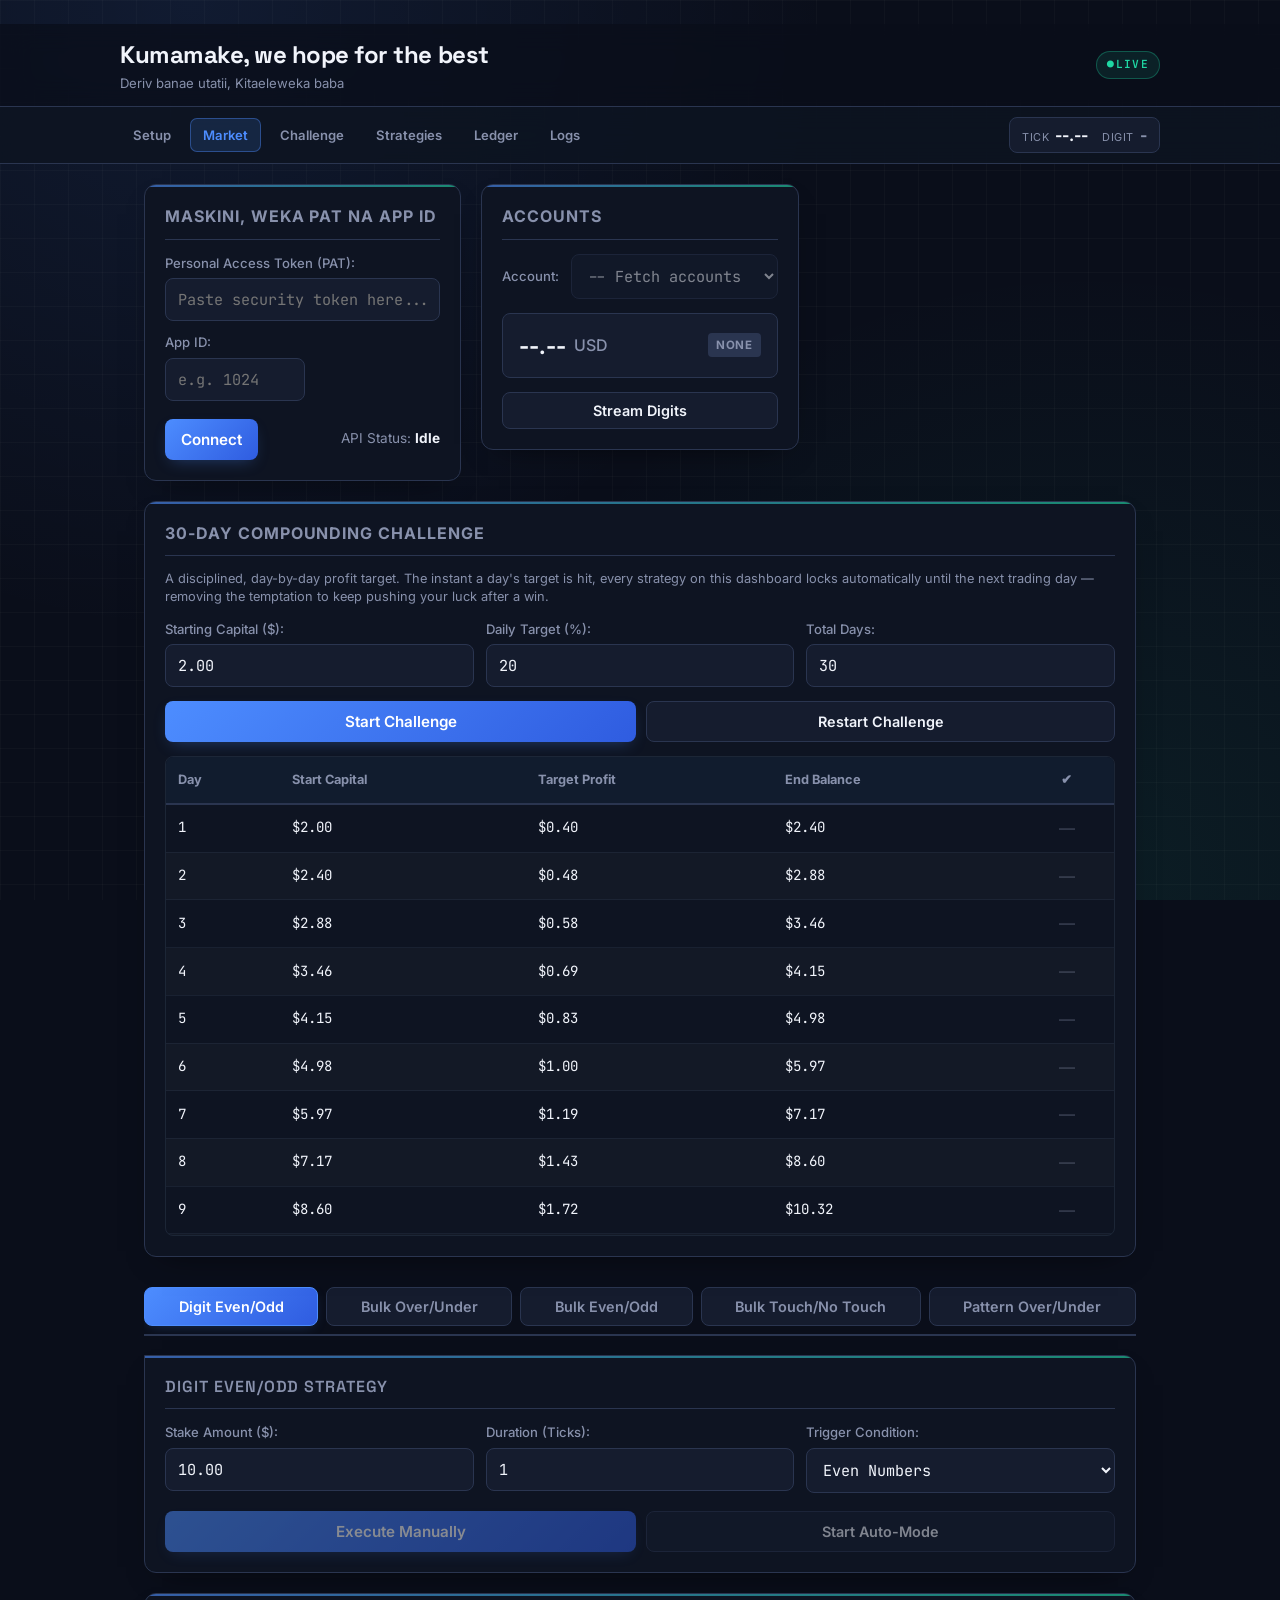
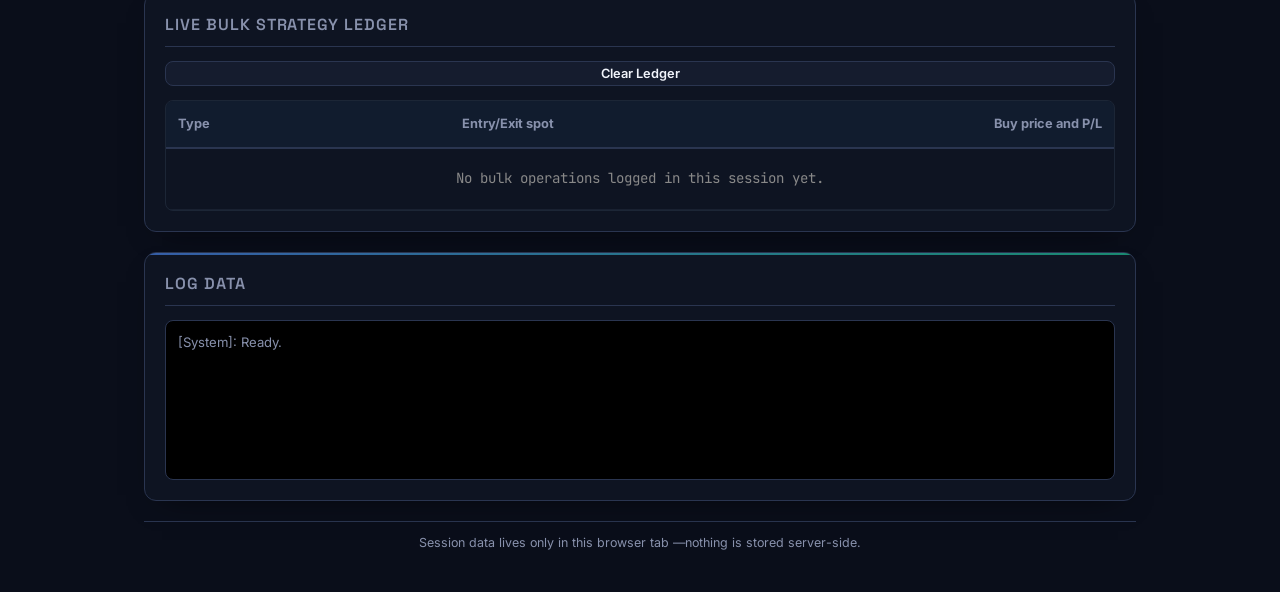
==== commit 06594bde: "refinin" ====
--- a/index.html
+++ b/index.html
@@ -26,6 +26,7 @@
                 <div class="quick-nav-links">
                     <a href="#section-setup" class="quick-nav-link">Setup</a>
                     <a href="#section-market" class="quick-nav-link">Market</a>
+                    <a href="#section-challenge" class="quick-nav-link">Challenge</a>
                     <a href="#section-strategies" class="quick-nav-link">Strategies</a>
                     <a href="#section-ledger" class="quick-nav-link">Ledger</a>
                     <a href="#section-logs" class="quick-nav-link">Logs</a>
@@ -97,6 +98,69 @@
                         Live tick &amp; last digit are pinned in the top bar &mdash; visible on every tab.
                     </p>
                 </div>
+            </div>
+        </section>
+
+        <!-- 30-Day Compounding Challenge -->
+        <section class="card" id="section-challenge">
+            <h3><b>30-DAY COMPOUNDING CHALLENGE</b></h3>
+            <p style="font-size: 0.8rem; color: var(--text-secondary);">
+                A disciplined, day-by-day profit target. The instant a day's target is hit, every strategy on
+                this dashboard locks automatically until the next trading day &mdash; removing the temptation to
+                keep pushing your luck after a win.
+            </p>
+
+            <div class="form-row" id="challenge-setup-row">
+                <div class="form-group">
+                    <label for="challenge-start-capital">Starting Capital ($):</label>
+                    <input type="number" id="challenge-start-capital" value="2.00" min="0.35" step="0.01">
+                </div>
+                <div class="form-group">
+                    <label for="challenge-growth-rate">Daily Target (%):</label>
+                    <input type="number" id="challenge-growth-rate" value="20" min="1" max="100" step="1">
+                </div>
+                <div class="form-group">
+                    <label for="challenge-total-days">Total Days:</label>
+                    <input type="number" id="challenge-total-days" value="30" min="5" max="60" step="1">
+                </div>
+            </div>
+
+            <div style="display: flex; gap: 10px;">
+                <button id="btn-start-challenge" class="btn-primary" style="flex: 1;">Start Challenge</button>
+                <button id="btn-reset-challenge" class="btn-secondary" style="flex: 1;">Restart Challenge</button>
+            </div>
+
+            <div id="challenge-status-banner" class="challenge-banner" style="display: none;"></div>
+
+            <div class="balance-display" id="challenge-progress-display"
+                style="display: none; flex-direction: column; align-items: stretch; gap: 8px;">
+                <div
+                    style="display: flex; justify-content: space-between; flex-wrap: wrap; gap: 6px; font-size: 0.85rem; font-family: var(--font-body); color: var(--text-secondary); font-weight: 500;">
+                    <span>Day <strong id="challenge-current-day" style="color: var(--text-primary);">1</strong> of
+                        <span id="challenge-total-days-label">30</span></span>
+                    <span>Today's P/L: <strong id="challenge-day-profit" style="color: var(--text-primary);">0.00</strong>
+                        / <strong id="challenge-day-target" style="color: var(--text-primary);">0.00</strong> USD</span>
+                </div>
+                <div class="challenge-progress-track">
+                    <div id="challenge-progress-fill" class="challenge-progress-fill"></div>
+                </div>
+            </div>
+
+            <div class="table-container" style="max-height: 480px;">
+                <table class="ledger-table challenge-table">
+                    <thead>
+                        <tr>
+                            <th style="width: 12%;">Day</th>
+                            <th style="width: 26%;">Start Capital</th>
+                            <th style="width: 26%;">Target Profit</th>
+                            <th style="width: 26%;">End Balance</th>
+                            <th style="width: 10%; text-align: center;">✔</th>
+                        </tr>
+                    </thead>
+                    <tbody id="challenge-table-body">
+                        <!-- populated dynamically by app.js -->
+                    </tbody>
+                </table>
             </div>
         </section>
 
--- a/style.css
+++ b/style.css
@@ -246,6 +246,7 @@
    so a jump-link never lands hidden underneath them. */
 #section-setup,
 #section-market,
+#section-challenge,
 #section-strategies,
 #section-ledger,
 #section-logs {
@@ -717,6 +718,89 @@
     line-height: 1.6;
 }
 
+/* ================= 30-DAY CHALLENGE ================= */
+
+.challenge-banner {
+    padding: 12px 14px;
+    border-radius: 8px;
+    font-size: 0.85rem;
+    font-weight: 600;
+    line-height: 1.4;
+    display: flex;
+    align-items: center;
+    gap: 8px;
+    animation: fade-slide-in 0.3s ease both;
+}
+
+.challenge-banner.active {
+    background-color: rgba(77, 141, 255, 0.12);
+    border: 1px solid rgba(77, 141, 255, 0.35);
+    color: var(--accent-blue);
+}
+
+.challenge-banner.locked {
+    background-color: rgba(242, 69, 95, 0.12);
+    border: 1px solid rgba(242, 69, 95, 0.35);
+    color: var(--accent-red);
+    animation: pulse-glow-red 2s ease-in-out infinite;
+}
+
+.challenge-banner.complete {
+    background-color: rgba(31, 216, 164, 0.12);
+    border: 1px solid rgba(31, 216, 164, 0.35);
+    color: var(--accent-green);
+}
+
+.challenge-progress-track {
+    height: 8px;
+    border-radius: 4px;
+    background-color: var(--bg-base);
+    border: 1px solid var(--border-color);
+    overflow: hidden;
+}
+
+.challenge-progress-fill {
+    height: 100%;
+    width: 0%;
+    background: linear-gradient(90deg, var(--accent-blue), var(--accent-green));
+    transition: width 0.4s ease;
+}
+
+.challenge-table tbody tr.day-complete {
+    background-color: rgba(31, 216, 164, 0.07);
+}
+
+.challenge-table tbody tr.day-current {
+    background-color: rgba(77, 141, 255, 0.1);
+    box-shadow: inset 3px 0 0 var(--accent-blue);
+}
+
+.challenge-table tbody tr.day-locked-future {
+    opacity: 0.5;
+}
+
+.challenge-check {
+    color: var(--accent-green);
+    font-weight: 800;
+    font-size: 1rem;
+}
+
+.challenge-check.pending {
+    color: var(--text-secondary);
+    opacity: 0.4;
+    font-weight: 400;
+}
+
+/* Applied to every buy/auto/arm button on the dashboard while a day's
+   target is locked, so the discipline rule is visible everywhere, not
+   just inside the Challenge card. */
+.challenge-locked-btn {
+    opacity: 0.35 !important;
+    filter: grayscale(0.5);
+    cursor: not-allowed !important;
+    animation: none !important;
+}
+
 /* ================= RESULT MODAL ================= */
 
 .modal-overlay {
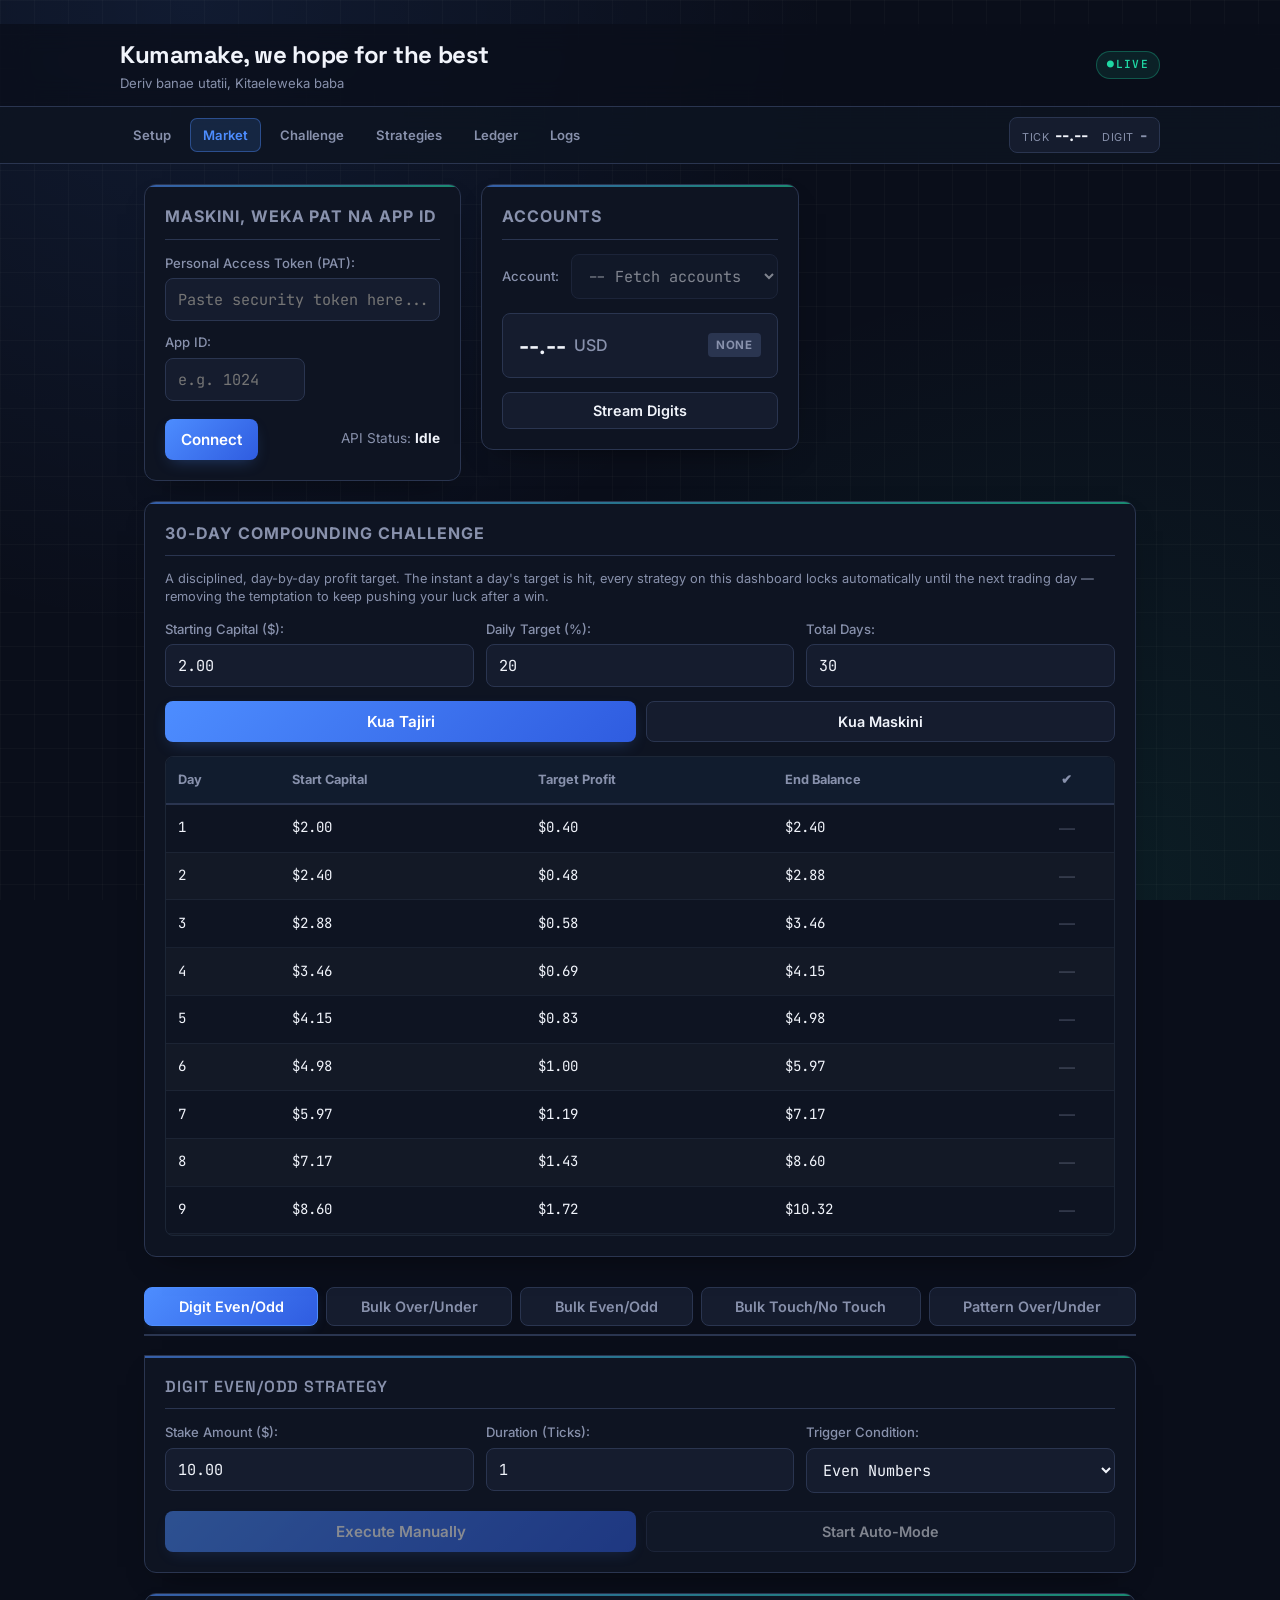
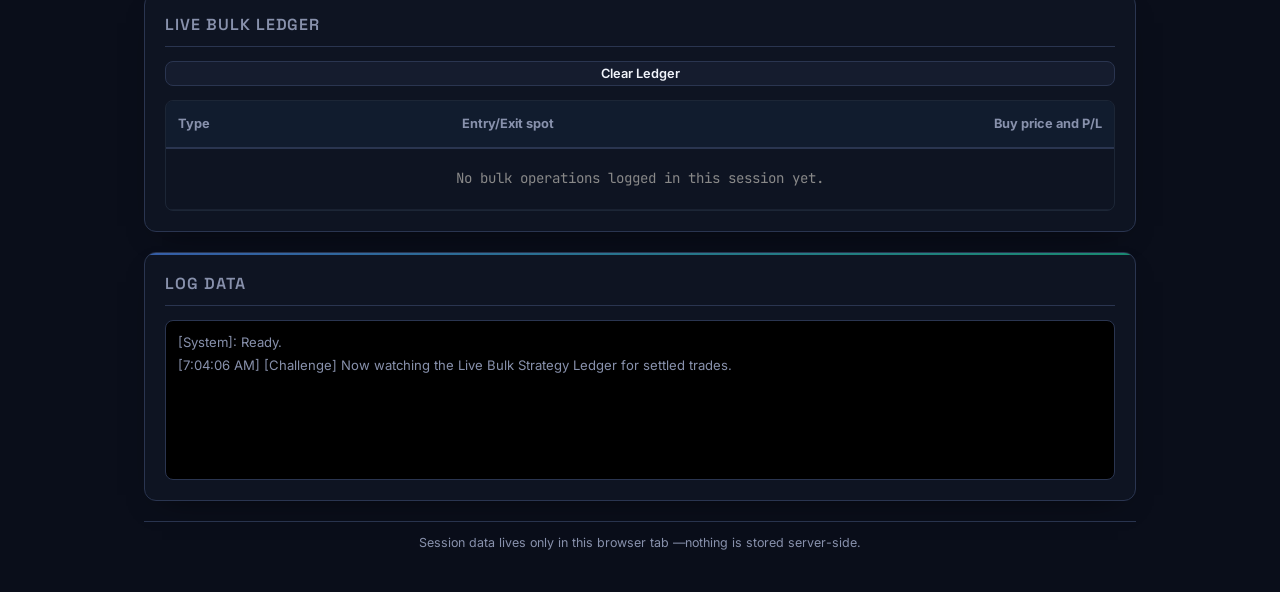
==== commit 6ceebec9: "updated" ====
--- a/index.html
+++ b/index.html
@@ -126,8 +126,8 @@
             </div>
 
             <div style="display: flex; gap: 10px;">
-                <button id="btn-start-challenge" class="btn-primary" style="flex: 1;">Start Challenge</button>
-                <button id="btn-reset-challenge" class="btn-secondary" style="flex: 1;">Restart Challenge</button>
+                <button id="btn-start-challenge" class="btn-primary" style="flex: 1;">Kua Tajiri</button>
+                <button id="btn-reset-challenge" class="btn-secondary" style="flex: 1;">Kua Maskini</button>
             </div>
 
             <div id="challenge-status-banner" class="challenge-banner" style="display: none;"></div>
@@ -173,9 +173,6 @@
             <button class="tab-btn" data-target="tab-pattern-ou">Pattern Over/Under</button>
         </div>
 
-        <!-- Focus Mode bar: appears once a strategy tab is tapped. Setup,
-             Accounts and Logs tuck away so the active strategy sits right
-             above the Ledger, letting both be watched at once. -->
         <div class="focus-bar" id="focus-bar" style="display: none;">
             <span class="system-msg">Focus mode: showing this strategy + the ledger only.</span>
             <button id="btn-exit-focus" class="btn-secondary">Show Full Dashboard</button>
@@ -206,7 +203,7 @@
 
     <div style="display: flex; gap: 10px; margin-top: 14px;">
         <button id="btn-buy-beo" class="btn-primary" style="background-color: var(--accent-green); flex: 1;">Buy EO Pair Manually</button>
-        <button id="btn-toggle-auto-beo" class="btn-secondary" style="flex: 1;">Start Auto Bulk Mode</button>
+        <button id="btn-toggle-auto-beo" class="btn-secondary" style="flex: 1;">Auto Bulk Mode</button>
     </div>
 </section>
         <section class="card tab-content active" id="tab-even-odd">
@@ -264,8 +261,8 @@
             </div>
 
             <div style="display: flex; gap: 10px; margin-top: 4px;">
-                <button id="btn-toggle-auto-pou" class="btn-secondary" style="flex: 1;" disabled>Start Pattern
-                    Auto-Mode</button>
+                <button id="btn-toggle-auto-pou" class="btn-secondary" style="flex: 1;" disabled>Pattern auto
+                    detector</button>
             </div>
         </section>
 
@@ -303,7 +300,7 @@
             <div style="display: flex; gap: 10px; margin-top: 14px;">
                 <button id="btn-buy-ou" class="btn-primary" style="background-color: var(--accent-green); flex: 1;"
                     disabled>Buy Pair Manually</button>
-                <button id="btn-toggle-auto-ou" class="btn-secondary" style="flex: 1;" disabled>Start Auto Bulk
+                <button id="btn-toggle-auto-ou" class="btn-secondary" style="flex: 1;" disabled>Auto Bulk
                     Mode</button>
             </div>
 
@@ -334,7 +331,7 @@
                     <label>Trigger Mode:</label>
                     <select id="trigger-mode-over2">
                         <option value="single">Single Digit</option>
-                        <option value="double">Two-Digit Sequence (consecutive)</option>
+                        <option value="double">Two-Digit Sequence</option>
                     </select>
                 </div>
                 <div class="form-group">
@@ -365,7 +362,7 @@
         </section>
 
         <section class="card" id="section-ledger">
-            <h3>Live Bulk Strategy Ledger</h3>
+            <h3>Live Bulk Ledger</h3>
             <button id="btn-clear-ledger" class="btn-secondary" style="font-size: 0.8rem; padding: 4px 8px;">Clear Ledger</button>
             <div class="table-container">
                 <table class="ledger-table">
--- a/style.css
+++ b/style.css
@@ -67,7 +67,6 @@
     gap: 20px;
 }
 
-/* Closing note — reads like a real site's footer disclaimer */
 .dashboard-container::after {
     content: "Session data lives only in this browser tab \2014 nothing is stored server-side.";
     display: block;
@@ -78,13 +77,7 @@
     border-top: 1px solid var(--border-color);
 }
 
-/* ================= APP TOPBAR (header + quick nav) ================= */
-/* Header and quick-nav are wrapped together and stuck as ONE unit.
-   This avoids hardcoding a header height to position the nav under it —
-   on narrow phones the header title can wrap to more lines and grow
-   taller, and a fixed offset would then push the nav bar underneath
-   the header instead of below it. Sticking the pair together sidesteps
-   that entirely. */
+/* APP TOPBAR  */
 .app-topbar {
     position: sticky;
     top: 0;
@@ -93,7 +86,7 @@
     margin-left: calc(50% - 50vw);
 }
 
-/* ================= HEADER ================= */
+/* HEADER */
 
 header {
     padding: 14px max(20px, calc((100vw - var(--container-max)) / 2)) 14px;
@@ -148,12 +141,6 @@
     font-size: 0.82rem;
 }
 
-/* ================= QUICK NAV + PERSISTENT TICKER ================= */
-/* Docked right under the header (inside the same sticky topbar). Holds
-   jump-links to every section (so the user isn't stuck scrolling past
-   long cards) AND a live tick/digit readout that stays on screen no
-   matter which strategy tab or section is currently in view. */
-
 .quick-nav {
     padding: 10px max(20px, calc((100vw - var(--container-max)) / 2));
     display: flex;
@@ -242,8 +229,6 @@
     font-weight: 700;
 }
 
-/* Anchor targets: pull section tops down past the sticky header + nav
-   so a jump-link never lands hidden underneath them. */
 #section-setup,
 #section-market,
 #section-challenge,
@@ -253,7 +238,7 @@
     scroll-margin-top: calc(var(--header-h) + var(--nav-h) + 12px);
 }
 
-/* ================= CARDS ================= */
+/* CARDS */
 
 .card {
     background-color: var(--bg-card);
@@ -297,8 +282,7 @@
     padding-bottom: 10px;
 }
 
-/* ================= FORMS ================= */
-
+/* FORMS */
 .form-row {
     display: flex;
     gap: 12px;
@@ -341,8 +325,7 @@
     box-shadow: 0 0 0 3px var(--accent-glow);
 }
 
-/* ================= BUTTONS ================= */
-
+/* BUTTONS */
 .btn-primary {
     background: linear-gradient(135deg, var(--accent-blue), #2f5ce0);
     color: #fff;
@@ -389,7 +372,6 @@
     transform: translateY(0);
 }
 
-/* Color toggle state indicators for running data stream states */
 .stream-active {
     background-color: var(--accent-red) !important;
     border-color: var(--accent-red) !important;
@@ -492,7 +474,7 @@
     cursor: not-allowed;
 }
 
-/* ================= TAB NAVIGATION ================= */
+/* TAB NAVIGATION */
 
 .tabs-navigation {
     display: flex;
@@ -540,19 +522,15 @@
 }
 
 .tab-content {
-    display: none; /* Hide all by default */
+    display: none; 
 }
 
 .tab-content.active {
-    display: flex; /* Show active only */
+    display: flex; 
     animation: fade-slide-in 0.35s ease both;
 }
 
-/* ================= FOCUS MODE ================= */
-/* Triggered by tapping a strategy tab: Setup, Accounts and Logs tuck
-   away so the active strategy card sits right above the Ledger, letting
-   the person watch both without scrolling past everything else. */
-
+/*  FOCUS MODE  */
 .focus-bar {
     display: flex;
     align-items: center;
@@ -583,7 +561,7 @@
     display: none;
 }
 
-/* ================= LEDGER TABLE ================= */
+/* LEDGER TABLE  */
 
 .table-container {
     max-height: 400px;
@@ -653,7 +631,6 @@
     background: rgba(100, 116, 139, 0.7);
 }
 
-/* Row Context Styles (final cascade preserved: wins render in primary text color, losses in red) */
 .text-win { color: var(--text-primary) !important; font-weight: 700; }
 .text-loss { color: var(--accent-red) !important; font-weight: 700; }
 
@@ -718,7 +695,7 @@
     line-height: 1.6;
 }
 
-/* ================= 30-DAY CHALLENGE ================= */
+/* CHALLENGE BANNERS */
 
 .challenge-banner {
     padding: 12px 14px;
@@ -791,9 +768,6 @@
     font-weight: 400;
 }
 
-/* Applied to every buy/auto/arm button on the dashboard while a day's
-   target is locked, so the discipline rule is visible everywhere, not
-   just inside the Challenge card. */
 .challenge-locked-btn {
     opacity: 0.35 !important;
     filter: grayscale(0.5);
@@ -801,7 +775,7 @@
     animation: none !important;
 }
 
-/* ================= RESULT MODAL ================= */
+/* RESULT MODAL  */
 
 .modal-overlay {
     position: fixed;
@@ -863,7 +837,7 @@
 .modal-amount.win { color: var(--accent-green); }
 .modal-amount.loss { color: var(--accent-red); }
 
-/* ================= ANIMATIONS ================= */
+/* ANIMATIONS  */
 
 @keyframes fade-slide-in {
     from { opacity: 0; transform: translateY(6px); }
@@ -889,10 +863,7 @@
     }
 }
 
-/* ================= RESPONSIVE ================= */
-
-/* Desktop: behave like a real multi-panel web app rather than a stacked
-   mobile list — a 3-up settings row up top, full-width workspace below. */
+/*RESPONSIVENESS */
 @media (min-width: 900px) {
     :root {
         --container-max: 1040px;
@@ -905,8 +876,6 @@
         gap: 20px 20px;
     }
 
-    /* app-topbar (header+nav), tabs + all tab panels, ledger and log run
-       the full width; the setup / accounts cards auto-place into columns */
     .dashboard-container > :nth-child(1),
     .dashboard-container > :nth-child(n+4) {
         grid-column: 1 / -1;
@@ -921,7 +890,6 @@
         grid-column: 1 / -1;
     }
 
-    /* Tab bar visually docks onto the active panel beneath it */
     .tabs-navigation {
         margin-bottom: -1px;
     }
@@ -1005,8 +973,6 @@
         padding: 26px 20px;
     }
 
-    /* Safety net: override inline ad-hoc flex rows (button/status pairs) so they
-       stack cleanly instead of squeezing on narrow screens. */
     .card > div[style*="justify-content: space-between"][style*="align-items: center"] {
         flex-direction: column !important;
         align-items: stretch !important;
@@ -1031,7 +997,6 @@
         height: 130px;
     }
 
-    /* Stack manual/auto button pairs so labels never get clipped */
     .card > div[style*="gap: 10px"] {
         flex-direction: column !important;
     }
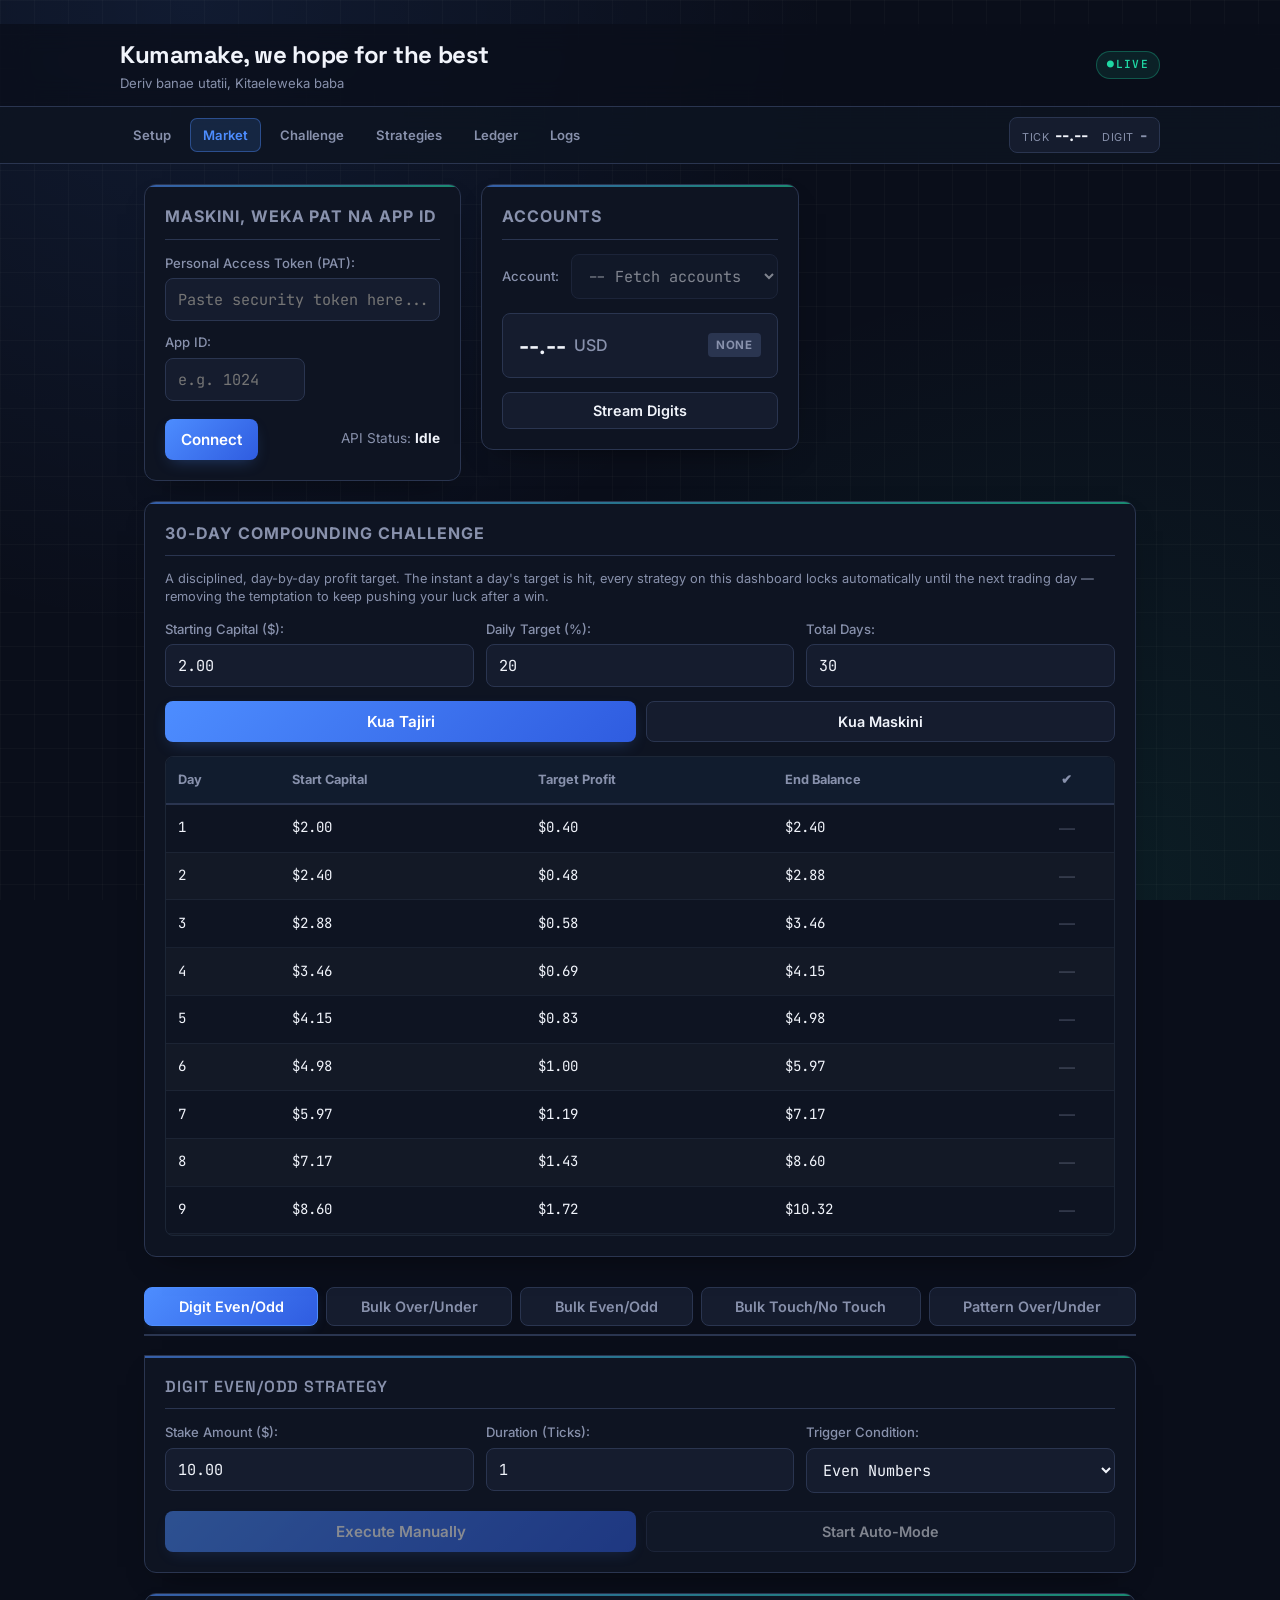
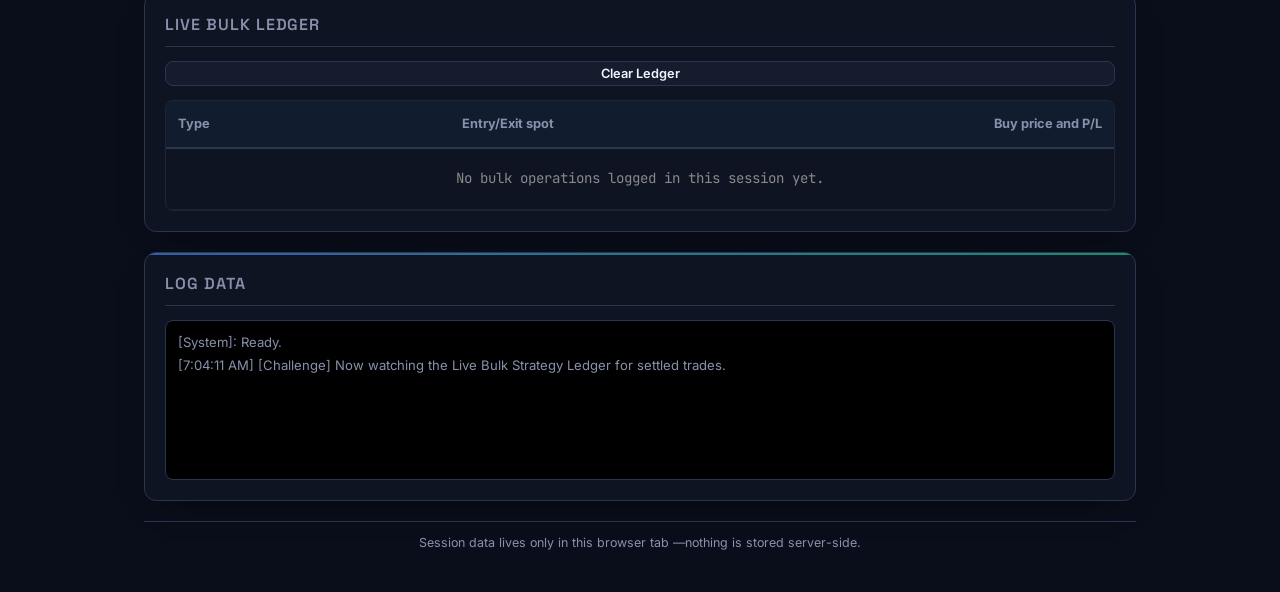
==== commit d9b3bdef: "execution is now much more faster" ====
--- a/index.html
+++ b/index.html
@@ -17,11 +17,6 @@
                 <h1>Kumamake, we hope for the best</h1>
                 <p>Deriv banae utatii, Kitaeleweka baba</p>
             </header>
-
-            <!-- Quick Navigation + Persistent Live Ticker.
-                 Sticky (as one unit with the header) so jump-links AND the
-                 current tick/digit are always visible, no matter how far
-                 down the strategy tabs the user has scrolled. -->
             <nav class="quick-nav">
                 <div class="quick-nav-links">
                     <a href="#section-setup" class="quick-nav-link">Setup</a>
